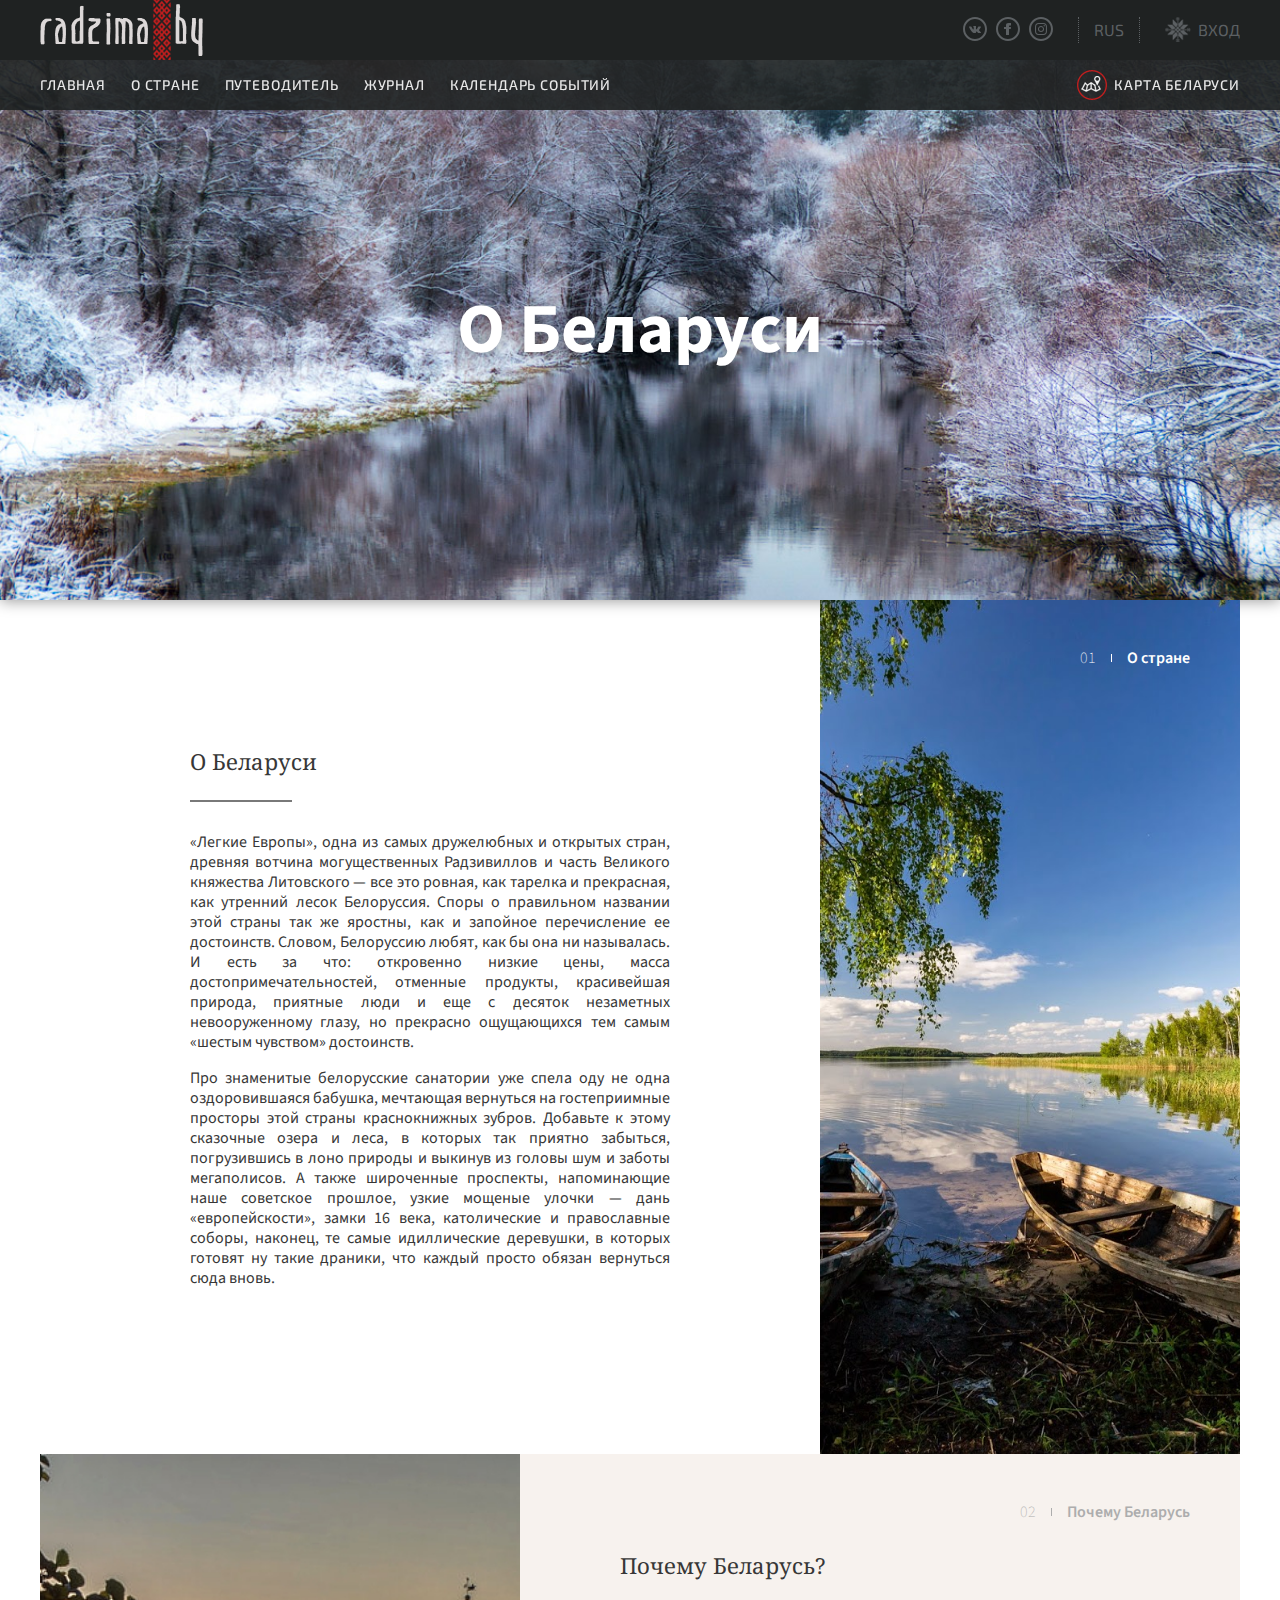
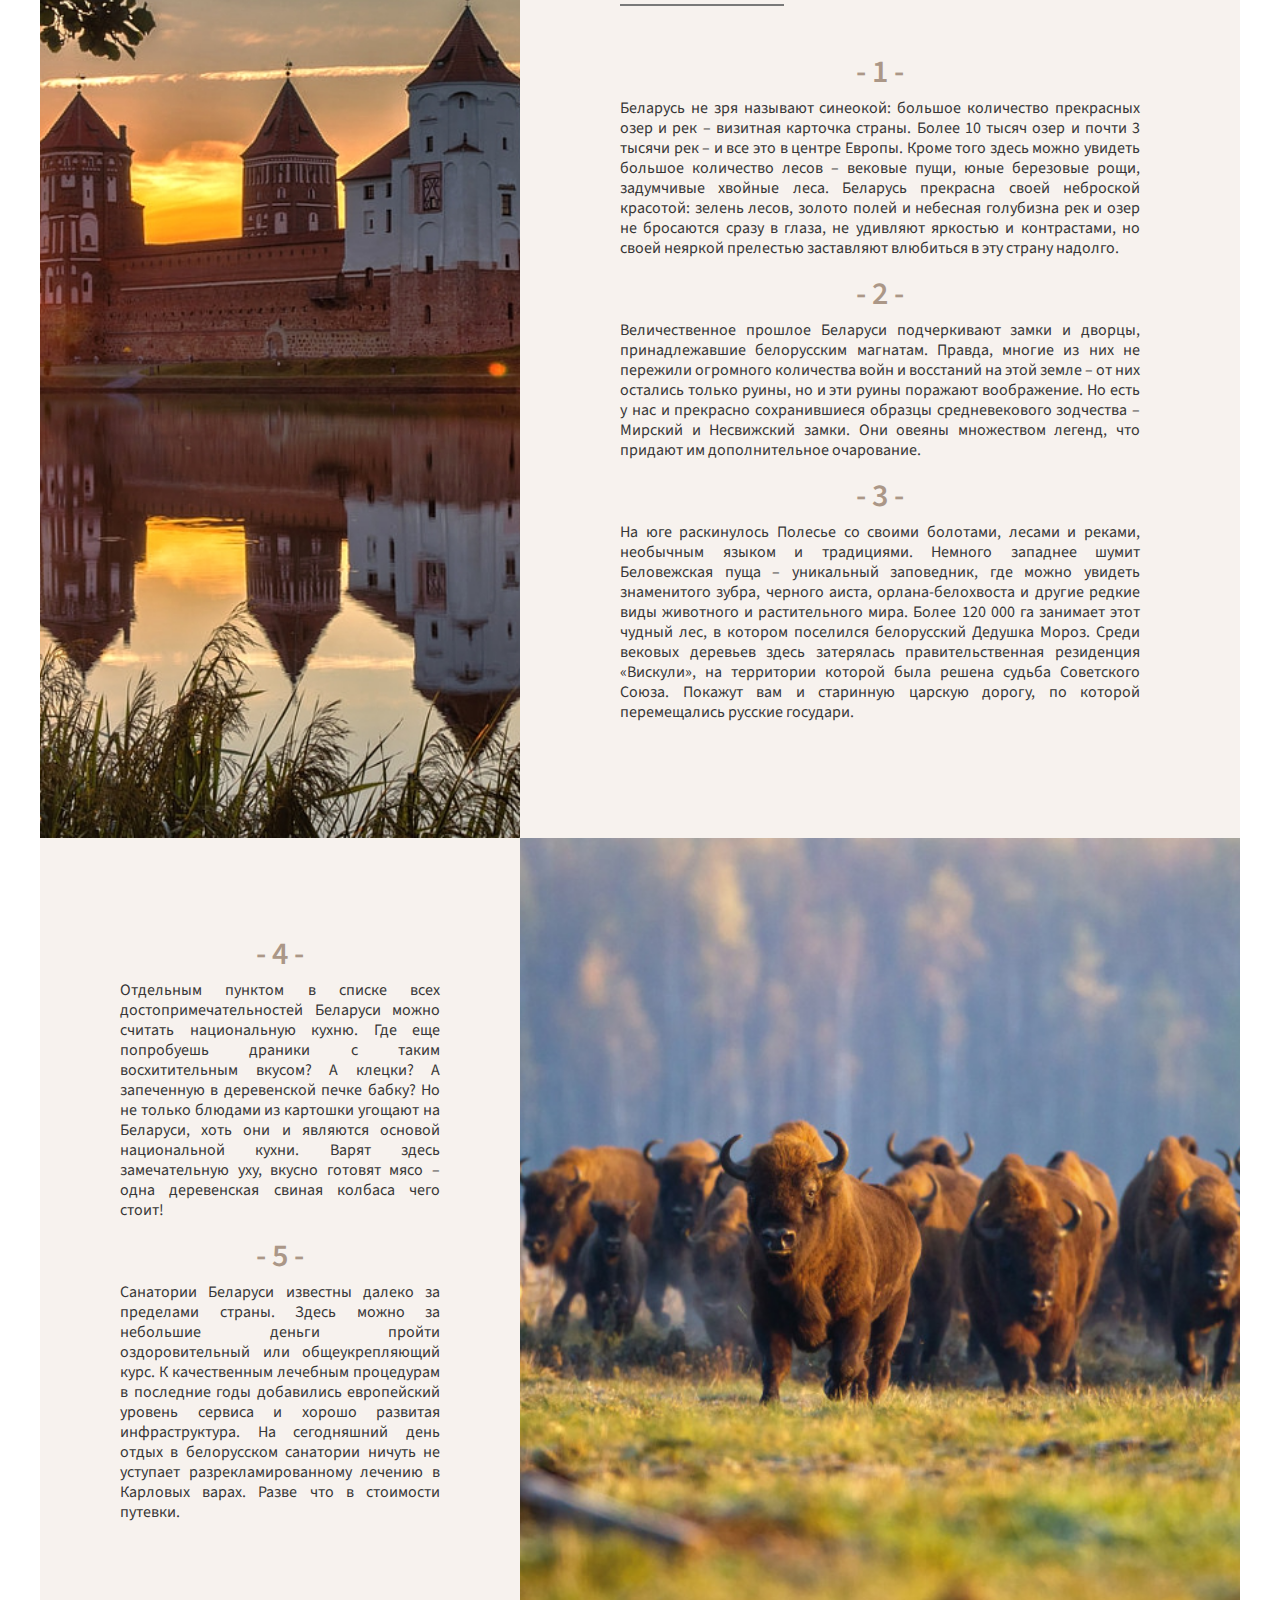
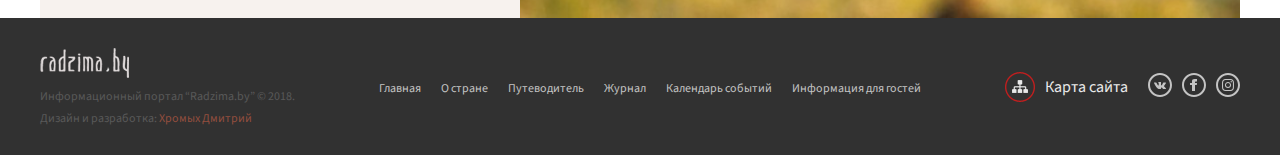
==== about.html @ f330d526 "add files" ====
<!DOCTYPE html>
<html>

<head>
  <meta charset="utf-8">
  <meta name="viewport" content="width=device-width">
  <link rel="stylesheet" href="css/reset.css">
  <link rel="stylesheet" href="css/normalize.css">
  <link rel="stylesheet" href="css/style.css">

  <title>О стране - Radzima.by</title>
</head>

<body>
  <div class="page-wrapper">
    <!-- HEADER -->
    <header>
      <div class="header-container">
        <div class="header-top">
          <div class="header-top-container">
            <div class="header-top-left">
              <a href="index.html" title="Перейти на главную страницу"><img src="images/logo.png" alt="logo image"></a>
            </div>
            <div class="header-top-right">
              <div class="header-social-icons">
                <a href="index.html" title="Страница Вконтакте"><svg xmlns="http://www.w3.org/2000/svg" width="24" height="24" viewbox="0 0 24 24"><path d="M12 2c5.514 0 10 4.486 10 10s-4.486 10-10 10-10-4.486-10-10 4.486-10 10-10zm0-2c-6.627 0-12 5.373-12 12s5.373 12 12 12 12-5.373 12-12-5.373-12-12-12zm.581 15.997c.304 0 .429-.204.425-.458-.016-.958.356-1.474 1.03-.802.744.744.896 1.26 1.801 1.26h1.601c.403 0 .562-.13.562-.334 0-.432-.711-1.194-1.312-1.752-.844-.783-.882-.802-.156-1.744.9-1.169 2.079-2.667 1.037-2.667h-1.991c-.387 0-.414.217-.551.542-.498 1.173-1.443 2.693-1.803 2.461-.377-.243-.204-1.203-.175-2.63.008-.377.006-.636-.571-.77-.314-.073-.621-.103-.903-.103-1.137 0-1.922.477-1.477.56.785.146.711 1.846.527 2.58-.319 1.278-1.518-1.012-2.018-2.152-.12-.275-.155-.488-.586-.488h-1.627c-.247 0-.394.08-.394.258 0 .301 1.479 3.36 2.892 4.885 1.379 1.487 2.742 1.354 3.689 1.354z"/></svg></a>
                <a href="index.html" title="Страница Facebook"><svg xmlns="http://www.w3.org/2000/svg" width="24" height="24" viewbox="0 0 24 24"><path d="M12 2c5.514 0 10 4.486 10 10s-4.486 10-10 10-10-4.486-10-10 4.486-10 10-10zm0-2c-6.627 0-12 5.373-12 12s5.373 12 12 12 12-5.373 12-12-5.373-12-12-12zm-2 10h-2v2h2v6h3v-6h1.82l.18-2h-2v-.833c0-.478.096-.667.558-.667h1.442v-2.5h-2.404c-1.798 0-2.596.792-2.596 2.308v1.692z"/></svg></a>
                <a href="index.html" title="Страница Instagram"><svg xmlns="http://www.w3.org/2000/svg" width="24" height="24" viewbox="0 0 24 24"><path d="M12 2c5.514 0 10 4.486 10 10s-4.486 10-10 10-10-4.486-10-10 4.486-10 10-10zm0-2c-6.627 0-12 5.373-12 12s5.373 12 12 12 12-5.373 12-12-5.373-12-12-12zm0 7.082c1.602 0 1.792.006 2.425.035 1.627.074 2.385.845 2.46 2.459.028.633.034.822.034 2.424s-.006 1.792-.034 2.424c-.075 1.613-.832 2.386-2.46 2.46-.633.028-.822.035-2.425.035-1.602 0-1.792-.006-2.424-.035-1.63-.075-2.385-.849-2.46-2.46-.028-.632-.035-.822-.035-2.424s.007-1.792.035-2.424c.074-1.615.832-2.386 2.46-2.46.632-.029.822-.034 2.424-.034zm0-1.082c-1.63 0-1.833.007-2.474.037-2.18.1-3.39 1.309-3.49 3.489-.029.641-.036.845-.036 2.474 0 1.63.007 1.834.036 2.474.1 2.179 1.31 3.39 3.49 3.49.641.029.844.036 2.474.036 1.63 0 1.834-.007 2.475-.036 2.176-.1 3.391-1.309 3.489-3.49.029-.64.036-.844.036-2.474 0-1.629-.007-1.833-.036-2.474-.098-2.177-1.309-3.39-3.489-3.489-.641-.03-.845-.037-2.475-.037zm0 2.919c-1.701 0-3.081 1.379-3.081 3.081s1.38 3.081 3.081 3.081 3.081-1.379 3.081-3.081c0-1.701-1.38-3.081-3.081-3.081zm0 5.081c-1.105 0-2-.895-2-2 0-1.104.895-2 2-2 1.104 0 2.001.895 2.001 2s-.897 2-2.001 2zm3.202-5.922c-.397 0-.72.322-.72.72 0 .397.322.72.72.72.398 0 .721-.322.721-.72 0-.398-.322-.72-.721-.72z"/></svg></a>
              </div>
              <div class="header-lang" title="Языковая версия сайта">RUS</div>
              <div class="header-login">
                <a href="#" title="Вход / Регистрация" class="header-login">
                  <img src="images/ico/login.png" alt="login logo">
                  <span>Вход</span>
                </a>
              </div>
            </div>
          </div>
        </div>
        <div class="header-bottom-container">
          <div class="header-bottom">
            <div class="mobile-menu-button">

<svg version="1.1" id="Слой_1" xmlns="http://www.w3.org/2000/svg" xmlns:xlink="http://www.w3.org/1999/xlink" x="0px" y="0px"
	 viewbox="0 0 40 40" style="enable-background:new 0 0 40 40;" xml:space="preserve">
<style type="text/css">
	.st0{fill:#FFFFFF;}
</style>
<rect x="1.3" y="6.2" class="st0" id="rect-1" width="37.3" height="4.3"/>
<rect x="1.3" y="30.2" class="st0" id="rect-2" width="37.3" height="4.3"/>
<rect x="1.3" y="18.2" class="st0" id="rect-3" width="37.3" height="4.3"/>
<rect x="1.3" y="18.2" class="st0" id="rect-4" width="37.3" height="4.3"/>
</svg>
            </div>
            <nav class="main-menu">
              <ul>
                <li><a href="index.html" title="На главную">Главная</a></li>
                <li><a href="about.html" title="На страницу &#8243;О стране&#8243;">О стране</a></li>
                <li><a href="guide.html" title="На страницу &#8243;Путеводитель&#8243;" >Путеводитель</a></li>
                <li><a href="journal.html" title="На страницу &#8243;Журнал&#8243;">Журнал</a></li>
                <li><a href="events.html" title="На страницу &#8243;Календарь событий&#8243;">Календарь событий</a></li>
                <!--<li><a href="index.html" title="На страницу &#8243;Информация для гостей&#8243;">Информация для гостей</a></li>  -->
              </ul>
            </nav>
            <div class="header-bottom-right">
              <a href="#" title="Карта сайта" class="header-bottom-map">
                <img src="images/ico/map.png" alt="Карта сайта">
                <span>Карта Беларуси</span>
              </a>
            </div>
          </div>
        </div>
      </div>
    </header>
    <main class="page-main-content">
      <!-- HEAD IMAGE -->
      <div class="page-header-image about-page-image">
        <div class="about-main-image">
          О Беларуси
        </div>
      </div>

    <!-- ABOUT BELARUS -->

      <section class="index-page-section about-page-section-first">
        <div class="section-content first">
          <div class="chapter">
            <div class="number">01</div>
            <div class="chapter-vertical">
            </div>
            <div class="chapter-name">О стране</div>
          </div>
          <div class="content first-content">
            <h2>О Беларуси</h2>
            <p>
              «Легкие Европы», одна из самых дружелюбных и открытых стран, древняя вотчина могущественных Радзивиллов и часть Великого княжества Литовского — все это ровная, как тарелка и прекрасная, как утренний лесок Белоруссия. Споры о правильном названии этой страны так же яростны, как и запойное перечисление ее достоинств. Словом, Белоруссию любят, как бы она ни называлась. И есть за что: откровенно низкие цены, масса достопримечательностей, отменные продукты, красивейшая природа, приятные люди и еще с десяток незаметных невооруженному глазу, но прекрасно ощущающихся тем самым «шестым чувством» достоинств.
            </p>
            <p>
              Про знаменитые белорусские санатории уже спела оду не одна оздоровившаяся бабушка, мечтающая вернуться на гостеприимные просторы этой страны краснокнижных зубров. Добавьте к этому сказочные озера и леса, в которых так приятно забыться, погрузившись в лоно природы и выкинув из головы шум и заботы мегаполисов. А также широченные проспекты, напоминающие наше советское прошлое, узкие мощеные улочки — дань «европейскости», замки 16 века, католические и православные соборы, наконец, те самые идиллические деревушки, в которых готовят ну такие драники, что каждый просто обязан вернуться сюда вновь.
            </p>
          </div>
          <div class="first-image"></div>
        </div>
      </section>

      <section class="index-page-section about-page-section-second">

        <div class="section-content second">
          <div class="content second-content">
            <div class="chapter black">
              <div class="number">02</div>
              <div class="chapter-vertical black">
              </div>
              <div class="chapter-name b">Почему Беларусь</div>
            </div>
            <h2>Почему Беларусь?</h2>
            <h5>- 1 -</h5>
            <p>
              Беларусь не зря называют синеокой: большое количество прекрасных озер и рек – визитная карточка страны. Более 10 тысяч озер и почти 3 тысячи рек – и все это в центре Европы. Кроме того здесь можно увидеть большое количество лесов – вековые пущи, юные березовые рощи, задумчивые хвойные леса. Беларусь прекрасна своей неброской красотой: зелень лесов, золото полей и небесная голубизна рек и озер не бросаются сразу в глаза, не удивляют яркостью и контрастами, но своей неяркой прелестью заставляют влюбиться в эту страну надолго.
            </p>
            <h5>- 2 -</h5>
            <p>
              Величественное прошлое Беларуси подчеркивают замки и дворцы, принадлежавшие белорусским магнатам. Правда, многие из них не пережили огромного количества войн и восстаний на этой земле – от них остались только руины, но и эти руины поражают воображение. Но есть у нас и прекрасно сохранившиеся образцы средневекового зодчества – Мирский и Несвижский замки. Они овеяны множеством легенд, что придают им дополнительное очарование.
            </p>
            <h5>- 3 -</h5>
            <p>
              На юге раскинулось Полесье со своими болотами, лесами и реками, необычным языком и традициями. Немного западнее шумит Беловежская пуща – уникальный заповедник, где можно увидеть знаменитого зубра, черного аиста, орлана-белохвоста и другие редкие виды животного и растительного мира. Более 120 000 га занимает этот чудный лес, в котором поселился белорусский Дедушка Мороз. Среди вековых деревьев здесь затерялась правительственная резиденция «Вискули», на территории которой была решена судьба Советского Союза. Покажут вам и старинную царскую дорогу, по которой перемещались русские государи.
            </p>


          </div>
          <div class="second-image">
          </div>
        </div>
      </section>

      <section class="index-page-section about-page-section-third">

        <div class="section-content third">
          <div class="content third-content">
            <h5>- 4 -</h5>
            <p>
              Отдельным пунктом в списке всех достопримечательностей Беларуси можно считать национальную кухню. Где еще попробуешь драники с таким восхитительным вкусом? А клецки? А запеченную в деревенской печке бабку? Но не только блюдами из картошки угощают на Беларуси, хоть они и являются основой национальной кухни. Варят здесь замечательную уху, вкусно готовят мясо – одна деревенская свиная колбаса чего стоит!
            </p>
            <h5>- 5 -</h5>
            <p>
              Санатории Беларуси известны далеко за пределами страны. Здесь можно за небольшие деньги пройти оздоровительный или общеукрепляющий курс. К качественным лечебным процедурам в последние годы добавились европейский уровень сервиса и хорошо развитая инфраструктура. На сегодняшний день отдых в белорусском санатории ничуть не уступает разрекламированному лечению в Карловых варах. Разве что в стоимости путевки.
            </p>

          </div>
          <div class="third-image">
          </div>
        </div>
      </section>

    </main>
    <footer>
      <div class="footer-content">
        <div class="footer-left">
          <a href="index.html" title="Перейти на главную страницу"><img src="images/logo_footer.png" alt="logo image"></a>
          <p>Информационный портал “Radzima.by” © 2018.</p>
          <p>Дизайн и разработка: <span>Хромых Дмитрий</span></p>
        </div>
        <div class="footer-navigation">
          <ul>
            <li><a href="index.html" title="На главную">Главная</a></li>
            <li><a href="index.html" title="На страницу &#8243;О стране&#8243;">О стране</a></li>
            <li><a href="index.html" title="На страницу &#8243;Путеводитель&#8243;">Путеводитель</a></li>
            <li><a href="index.html" title="На страницу &#8243;Журнал&#8243;">Журнал</a></li>
            <li><a href="index.html" title="На страницу &#8243;Календарь событий&#8243;">Календарь событий</a></li>
            <li><a href="index.html" title="На страницу &#8243;Информация для гостей&#8243;">Информация для гостей</a></li>
          </ul>
        </div>
        <div class="footer-right">
          <a href="#" title="Карта сайта" class="footer-sitemap">
            <div class="sitemap-icon" title="Карта сайта"></div>
            <span>Карта сайта</span>
          </a>
          <div class="footer-social-box">
            <a href="index.html" title="Страница Вконтакте" class="footer-social-icons"><svg xmlns="http://www.w3.org/2000/svg" width="24" height="24" viewbox="0 0 24 24"><path d="M12 2c5.514 0 10 4.486 10 10s-4.486 10-10 10-10-4.486-10-10 4.486-10 10-10zm0-2c-6.627 0-12 5.373-12 12s5.373 12 12 12 12-5.373 12-12-5.373-12-12-12zm.581 15.997c.304 0 .429-.204.425-.458-.016-.958.356-1.474 1.03-.802.744.744.896 1.26 1.801 1.26h1.601c.403 0 .562-.13.562-.334 0-.432-.711-1.194-1.312-1.752-.844-.783-.882-.802-.156-1.744.9-1.169 2.079-2.667 1.037-2.667h-1.991c-.387 0-.414.217-.551.542-.498 1.173-1.443 2.693-1.803 2.461-.377-.243-.204-1.203-.175-2.63.008-.377.006-.636-.571-.77-.314-.073-.621-.103-.903-.103-1.137 0-1.922.477-1.477.56.785.146.711 1.846.527 2.58-.319 1.278-1.518-1.012-2.018-2.152-.12-.275-.155-.488-.586-.488h-1.627c-.247 0-.394.08-.394.258 0 .301 1.479 3.36 2.892 4.885 1.379 1.487 2.742 1.354 3.689 1.354z"/></svg></a>
            <a href="index.html" title="Страница Facebook" class="footer-social-icons"><svg xmlns="http://www.w3.org/2000/svg" width="24" height="24" viewbox="0 0 24 24"><path d="M12 2c5.514 0 10 4.486 10 10s-4.486 10-10 10-10-4.486-10-10 4.486-10 10-10zm0-2c-6.627 0-12 5.373-12 12s5.373 12 12 12 12-5.373 12-12-5.373-12-12-12zm-2 10h-2v2h2v6h3v-6h1.82l.18-2h-2v-.833c0-.478.096-.667.558-.667h1.442v-2.5h-2.404c-1.798 0-2.596.792-2.596 2.308v1.692z"/></svg></a>
            <a href="index.html" title="Страница Instagram" class="footer-social-icons"><svg xmlns="http://www.w3.org/2000/svg" width="24" height="24" viewbox="0 0 24 24"><path d="M12 2c5.514 0 10 4.486 10 10s-4.486 10-10 10-10-4.486-10-10 4.486-10 10-10zm0-2c-6.627 0-12 5.373-12 12s5.373 12 12 12 12-5.373 12-12-5.373-12-12-12zm0 7.082c1.602 0 1.792.006 2.425.035 1.627.074 2.385.845 2.46 2.459.028.633.034.822.034 2.424s-.006 1.792-.034 2.424c-.075 1.613-.832 2.386-2.46 2.46-.633.028-.822.035-2.425.035-1.602 0-1.792-.006-2.424-.035-1.63-.075-2.385-.849-2.46-2.46-.028-.632-.035-.822-.035-2.424s.007-1.792.035-2.424c.074-1.615.832-2.386 2.46-2.46.632-.029.822-.034 2.424-.034zm0-1.082c-1.63 0-1.833.007-2.474.037-2.18.1-3.39 1.309-3.49 3.489-.029.641-.036.845-.036 2.474 0 1.63.007 1.834.036 2.474.1 2.179 1.31 3.39 3.49 3.49.641.029.844.036 2.474.036 1.63 0 1.834-.007 2.475-.036 2.176-.1 3.391-1.309 3.489-3.49.029-.64.036-.844.036-2.474 0-1.629-.007-1.833-.036-2.474-.098-2.177-1.309-3.39-3.489-3.489-.641-.03-.845-.037-2.475-.037zm0 2.919c-1.701 0-3.081 1.379-3.081 3.081s1.38 3.081 3.081 3.081 3.081-1.379 3.081-3.081c0-1.701-1.38-3.081-3.081-3.081zm0 5.081c-1.105 0-2-.895-2-2 0-1.104.895-2 2-2 1.104 0 2.001.895 2.001 2s-.897 2-2.001 2zm3.202-5.922c-.397 0-.72.322-.72.72 0 .397.322.72.72.72.398 0 .721-.322.721-.72 0-.398-.322-.72-.721-.72z"/></svg></a>
          </div>

        </div>
      </div>

    </footer>
  </div>

  <script src="js/jquery-3.3.1.js"></script>
  <script src="js/flexibility.js"></script>
  <script src="js/script.js"></script>
  <script src="js/slider.js"></script>
  <script src="js/parallax.js"></script>


</body>

</html>
---- css/style.css ----
@import url('https://fonts.googleapis.com/css?family=Exo+2:300,500|Source+Sans+Pro:400,500,600,700');
@import url('https://fonts.googleapis.com/css?family=Merriweather:700&subset=cyrillic');
@import url('https://fonts.googleapis.com/css?family=Noto+Serif:700&subset=cyrillic');

* {
  -webkit-box-sizing: border-box;
  box-sizing: border-box;
}

body, html {
  width: 100%;
  height: 100%;
}
body {
  font-family: 'Source Sans Pro', sans-serif;
  min-height: 100%;
  min-width: 360px;
  height: auto;
  background: #fff;
  font-size: 16px;
  display: block;
  position: relative;
}

.page-wrapper, .header-container {
  width: 100%;
  display: -webkit-box;
  display: -ms-flexbox;
  display: -webkit-flex;
  display: flex;
  -moz-flex-direction: column;
  -ms-flex-direction: column;
  -webkit-flex-direction: column;
  flex-direction: column;
}
.page-wrapper {
  margin: auto;
}
a {
  text-decoration: none;
}

/* HEADER */

header {
  width: 100%;
  display: block;
  position: fixed;
  top: 0;
  left: 0;
  z-index: 999;
  background-color: rgba(31,34,34,0.9);
}
.header-container {

  font-family:'Exo 2', sans-serif;
  margin: auto;
}

/* HEADER TOP-LINE */

.header-top {
  width: 100%;
  height: 60px;
  background-color: rgba(31,34,34,1);

}
.header-top-container {
  padding: 0 40px;
  max-width: 1680px;
  height: 60px;
  justify-content: space-between;
  align-items: center;
  margin: auto;
  color: #5c6063;
}
.header-top-left a {
  display: block;
  height: 60px;
}
.header-top-container, .header-top-right, .header-login {
  display: -webkit-box;
  display: -ms-flexbox;
  display: -webkit-flex;
  display: flex;
  align-items: center;
  overflow: hidden;
}
.header-social-icons a {
  width: 26px;
  height: 26px;
}
.header-social-icons a svg {
  fill: #5c6063;
}

.header-social-icons a:hover svg {
  fill: #fff;
}
.header-social-icons a:not(:last-child) {
  margin-right: 5px;
}
.header-lang {
  cursor: pointer;
  height: 26px;
  padding: 5px 15px;
  border-left: 1px dotted #5c6063;
  border-right: 1px dotted #5c6063;
  margin: 0 25px;
}
.header-login {
  height: 26px;
  color: #5c6063;
  text-transform: uppercase;
}
.header-login:hover {
  color: #fff;
}
.header-login img {
  margin-right: 7px;
}

/* HEADER BOTTOM-LINE */

.header-bottom, .header-bottom .main-menu>ul, .header-bottom-right, .header-bottom-map{
  display: -webkit-box;
  display: -ms-flexbox;
  display: -webkit-flex;
  display: flex;
  align-items: center;
}
.header-bottom-container {
  width: 100%;
  height: 50px;
}
.header-bottom {
   padding: 0 40px;
   max-width: 1680px;
   height: 50px;
   justify-content: space-between;
   position: relative;
  margin: auto;
   text-transform: uppercase;
   font-weight: 500;
   color: #e9e9e9;
   font-size: 0.875em;
   letter-spacing: 0.06em;
}
.mobile-menu-button {
  display: none;
}
.header-bottom nav ul li:not(:last-child) {
  margin-right: 25px;
}
.header-bottom nav ul li a{
  color: #e9e9e9;
  height: 50px;
  display: -webkit-box;
  display: -ms-flexbox;
  display: -webkit-flex;
  display: flex;
  align-items: center;
  -webkit-transition: color 0.5s ease-in;
  position: relative;
}
.header-bottom nav ul li a::before {
  content: "";
  display: block;
  position: absolute;
  bottom: 0;
  left: 0;
  width: 0%;
  height: 2px;
  background-color: #cc3e44;
  -webkit-transition: width 0.5s ease-in;
  transition: width 0.5s ease-in;
}

.header-bottom nav ul li a:hover, .header-bottom nav ul li a:hover::before {
  color: #cc3e44;
  width: 100%;
}
.header-bottom-map {
  color: #e9e9e9;
  transition: color 0.3s ease-out;
}
.header-bottom-right a {
  height: 50px;
}
.header-bottom-map img {
  margin-right: 7px;
}
.header-bottom-map:hover {
  color: #868686;
}
.header-bottom-map:hover>img {

  animation: jump_map 0.3s alternate;
}
@keyframes jump_map {
  from {
      margin-top: 0px;
      animation-timing-function: cubic-bezier(0.25, 0.01, 0.55, 0.16);
  }
  10% {
      margin-top: 12px;
      animation-timing-function: cubic-bezier(0.52, 0.44, 0.47, 0.44);
  }
  20% {
      margin-top: -12px;
      animation-timing-function: cubic-bezier(0.53, 0.56, 0.48, 0.56);
  }
  30% {
      left: 0px;
      animation-timing-function: cubic-bezier(0.45, 0.84, 0.75, 0.99);
  }
}


/* MAIN */

.page-main-content {
  width: 100%;
  margin: 0 auto;
}

/* SLIDER */
.page-header-image {
  position: relative;
  width: 100%;
  overflow: hidden;
  margin-top: 60px;
  box-shadow: 0 1px 14px rgba(0,0,0,0.4);
}

.index-page-slider {
  height: 96vh;
}

.mouse {
  width: 50px;
  position: absolute;
  left: 50%;
  right: 50%;
  bottom: 10%;
  z-index: 999;
  animation: jump_mouse 1s infinite alternate;
}

@keyframes jump_mouse {
  from {
      bottom: 10%;
      animation-timing-function: cubic-bezier(0.25, 0.01, 0.55, 0.16);
  }
  10% {
      bottom: 10.8%;
      animation-timing-function: cubic-bezier(0.52, 0.44, 0.47, 0.44);
  }
  30% {
      bottom: 9.2%;
      animation-timing-function: cubic-bezier(0.53, 0.56, 0.48, 0.56);
  }
  50% {
      bottom: 10%;
      animation-timing-function: cubic-bezier(0.53, 0.56, 0.48, 0.56);
  }
}
.icon-mouse {
  height: 50px;
}

/* Путеводитель */

.index-page-section {
  max-width: 1680px;
  margin: auto;
  margin-top: 50px;
  padding: 0 40px;
}
.title, .subtitle {
  width: 100%;
}

.title h2 {
  font-size: 2.2em;
  line-height: 1.1em;
  font-weight: 700;
  color: #3e3e3e;
  padding-left: 15px;
  position: relative;
  font-family: 'Noto Serif', serif;
}
.title h2::before {
  content: "";
  display: block;
  position: absolute;
  top: 0;
  left: 0;
  width: 4px;
  height: 36px;

}
.section-guide-title h2::before{
  background-color: #dd0808;
}
.subtitle {
  margin: 10px 0 50px 0;
}
.subtitle a {
  font-size: 1em;
  text-decoration: underline;
  text-transform: uppercase;
  font-weight: 500;
  color: #717070;
  padding-left: 17px;
}

/* GUIDE */
.section-guide-content, .guide-link, .guide-count {
  display: -webkit-box;
  display: -ms-flexbox;
  display: -webkit-flex;
  display: flex;
  flex-wrap: wrap;
}

.guide-item {
  display: block;
  float: left;
  position: relative;
  overflow: hidden;
  width: 25%;
  border-right: 2px solid #ffffff;
  border-bottom: 2px solid #ffffff;
  background-color: #000;
}
.guide-item::before{
  content: "";
  display: block;
  position: relative;
  width: 100%;
  padding-top: 56%;
}
.guide-image {
  position: absolute;
  top: 0;
  left: 0;
  z-index: 1;
  width: 100%;
  height: 100%;
  overflow: hidden;
  background-size: cover;
  opacity: 0.9;
  background-repeat: no-repeat;
  background-position: 50% 50%;
  transition: opacity 0.4s ease-out;
}
.brest {
  background-image: url('../images/guide/brest_region.jpg');
}
.vitebsk {
  background-image: url('../images/guide/vitebsk_region.jpg');
}
.gomel {
  background-image: url('../images/guide/gomel_region.jpg');
}
.grodno {
  background-image: url('../images/guide/grodno_region.jpg');
}
.mogilev {
  background-image: url('../images/guide/mogilev_region.jpg');
}
.minsk {
  background-image: url('../images/guide/minsk_region.jpg');
}
.architect {
  background-image: url('../images/guide/archit.jpg');
}
.culture {
  background-image: url('../images/guide/culture.jpg');
}
.religion {
  background-image: url('../images/guide/religion.jpg');
}
.nature {
  background-image: url('../images/guide/nature.jpg');
}
.sport {
  background-image: url('../images/guide/sports.jpg');
}
.health {
  background-image: url('../images/guide/health.jpg');
}
.warhistory {
  background-image: url('../images/guide/warhistory.jpg');
}
.hunting{
  background-image: url('../images/guide/hunting.jpg');
}
.technik {
  background-image: url('../images/guide/technik.jpg');
}
.offer {
  background-image: url('../images/guide/offer.jpg');
}
.guide-link, .guide-count {
  position: absolute;
  z-index: 3;
  color: #fff;
}
.guide-link {
  top: 0;
  left: 0;
  width: 100%;
  height: 100%;
  text-transform: uppercase;
  -moz-flex-direction: column;
  -ms-flex-direction: column;
  -webkit-flex-direction: column;
  flex-direction: column;
  justify-content: center;
  align-items: center;
}
.guide-link-title, .guide-link-subtitle {
  text-shadow: 0 0 8px rgba(0,0,0,1);
}
.guide-link-title {
  font-size: 1.25em;
  text-align: center;
  background-color: rgba(0,0,0,0.4);
  transition: background-color 0.2s ease-out;
  padding: 10px;
}
.guide-link-subtitle {
  visibility: hidden;
  height: 26px;
  width: 80%;
  font-size: 0.75em;
  text-align: center;
  margin-bottom: -20%;
  margin-top: 14%;
  transition: margin-bottom 0.2s ease-out;
}
.guide-count {
  display: flex;
  position: absolute;
  font-size: 1.125em;
  bottom: -50%;
  left: 8%;
  align-items: center;
}
.guide-count img{
  margin-right: 10px;
}
.guide-item:hover>.guide-image {
  opacity: 0.3;
}
.guide-item:hover .guide-link-title {
  background-color: rgba(0,0,0,0.0);
}
.guide-item:hover .guide-link-subtitle {
  margin-bottom: 7%;
  margin-top: 2%;
  visibility: visible;
}
.guide-item:hover>.guide-count{
    bottom: 8%;
    left: 8%;
    animation: jump 1s alternate;
}
@keyframes jump {
    from {
        left: 5%;
        animation-timing-function: cubic-bezier(0.25, 0.01, 0.55, 0.16);
    }
    10% {
        left: 8%;
        animation-timing-function: cubic-bezier(0.52, 0.44, 0.47, 0.44);
    }
    25% {
        left: 5%;
        animation-timing-function: cubic-bezier(0.53, 0.56, 0.48, 0.56);
    }
    40% {
        left: 8%;
        animation-timing-function: cubic-bezier(0.45, 0.84, 0.75, 0.99);
    }

}

/* OFFERS SECTION */


.section-offer-title h2::before{
  background-color: #2c60c2;
}
.index-page-section-offer, .section-offer, .section-offer-boxes, .section-offer-body, .section-offer-footer, .section-offer-footer-left, .section-offer-footer-right, .duration, .distance, .section-offer-border  {
  display: -webkit-box;
  display: -ms-flexbox;
  display: -webkit-flex;
  display: flex;
}
.section-offer-boxes {
  width: 100%;
  justify-content: space-between;
}
.offer-slider-box {
  display: none;
}
.section-offer:nth-child(n + 3) {
  order: 1;
}
.index-page-section-offer, .slider-box {
  -ms-flex-wrap: wrap;
  flex-wrap: wrap;
}
.section-offer {
  width: 33.3333%;
  height: 100%;
}
.section-offer:not(:last-child) {
  padding-right: 15px;
}

.section-offer-border {
  -moz-flex-direction: column;
  -ms-flex-direction: column;
  -webkit-flex-direction: column;
  flex-direction: column;
}
.section-offer-border {
  border-radius: 4px;
    position: relative;
    color: #444444;
    border: 1px solid #eaeaea;
    padding: 30px 0;
      width: 100%;
    overflow: hidden;
    -webkit-transition: box-shadow 0.35s cubic-bezier(0.22, 0.77, 1, 1);
    transition: box-shadow 0.35s cubic-bezier(0.22, 0.77, 1, 1);
    justify-content: space-between;
}

.section-offer:nth-child(4) {
  display: none;
}
.section-offer-border::before {
  content: "";
  display: block;
  position: absolute;
  z-index: 999;
  top: 0;
  left: 0;
  opacity: 0;
  width: 100%;
  height: 4px;
  -webkit-transition: opacity 0.35s cubic-bezier(0.22, 0.77, 1, 1);
  transition: opacity 0.35s cubic-bezier(0.22, 0.77, 1, 1);
}
.first::before {
  background-color: #58a4da;
}
.second::before {
  background-color: #8f58da;
}
.third::before {
  background-color: #b7da58;
}
.fourth::before {
  background-color: #da5858;
}
.section-offer-border:hover::before {
  opacity: 1;
}
.section-offer-border:hover {
  border-radius: 0;
  box-shadow: 0 0 17px rgba(0,0,0,0.3);
}
.section-offer-body {
  padding: 0 10px 20px 10px;
  font-weight: 500;
}
.section-offer-body-sidemap {
 width: 50px;
 margin-right: 10px;
}
a.section-offer-body-content  {
  width: 84%;
  color: #272727;
  display: block;
}
.section-offer-body-sidemap img{
  height: auto;
  display: block;
  margin: 0 auto;
}
.section-offer-body-content h4 {
  color: #a6a6a6;
  font-style: italic;
  font-size: 0.875em;
  line-height: 1.125em;
  margin: 15px 0 20px 0;
}
.section-offer-body-content p {
  font-size: 1em;
  line-height: 1.375em;
}
.section-offer-body-content h2 {
  font-family: 'Noto Serif';
  font-size: 1.25em;
  font-weight: 700;
}
.section-offer-bottom {
 min-height: 50px;
}
.section-offer-image {
  overflow: hidden;
  width: 100%;
}
.section-offer-image img{
  width: 100%;
}
.section-offer-footer {
  justify-content: space-between;
  padding: 10px 10px 0px 10px;
}
.section-offer-footer-left {
  align-items: center;
}
.section-offer-footer-right {
  height: 22px;
}
.duration, .distance {
  align-items: center;
}
.section-offer-footer-like, .duration {
  margin-right: 10px;
}
.section-offer-footer-right img{
  margin-right: 3px;
}

/* PARALLAX */

.parallax-window {
  margin-top: 50px;
	height: 600px;
  position: relative;
  -js-display: flex;
  display: flex;
  justify-content: center;
  align-items: center;
  vertical-align: middle;
  background-size: cover;
}

.parallax-button {
  padding: 20px 40px;
  border-radius: 7px;
  font-size: 1em;
  font-weight: 600;
  background-color: rgba(23,96,179, 0.9);
  border: 3px solid #0d4686;
  color: #fff;
  transition: all 0.4s ease-out;
  text-transform: uppercase;
}
.parallax-button:hover {
  color: #fff;
  background-color: rgba(23,96,179, 1);
  border: 3px solid #0d4686;
}


/* EVENTS SECTION */

.section-events-title h2::before{
  background-color: #29c497;
}
.flex-events-boxes, .events-box, .events-box-link, .hidden-inform, .section-events-boxes{
  display: -webkit-box;
  display: -ms-flexbox;
  display: -webkit-flex;
  display: flex;
  overflow: hidden;
}
.section-events-boxes-left, .section-events-boxes-right, .section-events-boxes-miniboxes {
  -moz-flex-direction: column;
  -ms-flex-direction: column;
  -webkit-flex-direction: column;
  flex-direction: column;
}
.section-events-boxes-left, .section-events-boxes-right {
  width: 50%;
  height: 45vw;
}
.section-events-boxes-horizontal{
  width: 100%;
  height: 15vw;
}
.section-events-boxes-column-miniboxes {
  width: 100%;
  height: 30vw;
}
.section-events-boxes-miniboxes {
    width: 50%;
}
.section-events-boxes-column {
  width: 50%;
  height: 100%;
}
.events-minibox-top, .events-minibox-bottom {
  width: 100%;
  height: 15vw;
}

.section-events-boxes-right {
  -moz-flex-direction: column-reverse;
  -ms-flex-direction: column-reverse;
  -webkit-flex-direction: column-reverse;
  flex-direction: column-reverse;
}
.events-box {
  position: relative;
  border-right: 1px solid #fff;
  border-bottom: 1px solid #fff;
  background-color: #000;
  background-repeat: no-repeat;
  background-size: cover;
  background-position: 50% 50%;
  justify-content: center;
  align-items: center;
  overflow: hidden;
}
.boxes-image {
  display: block;
  width: 100%;
  height: 100%;
  opacity: 0.7;
  transform: scale(1);
  transition: transform 0.6s linear, opacity 0.5s linear;
  background-repeat: no-repeat;
  background-size: cover;
}
.image-horizontal {
  background-image: url('../images/events/left_horizont.jpg');
  background-position: 50% 50%;
}
.image-horizontal-right {
  background-image: url('../images/events/right_horizont.jpg');
  background-position: 50% 50%;

}
.image-column-left {
  background-image: url('../images/events/left_vertical.jpg');
  background-position: 50% 100%;
}
.image-column-right {
  background-image: url('../images/events/right_vertical.jpg');
  background-position: 50% 0%;
}
.image-minibox-top-left, .image-minibox-bottom-left {
  background-position: 50% 50%;
}
.image-minibox-top-left {
  background-image: url('../images/events/minibox_1.jpg');
}
.image-minibox-top-right {
  background-image: url('../images/events/minibox_3.jpg');
}
.image-minibox-bottom-left {
  background-image: url('../images/events/minibox_2.jpg');
}
.image-minibox-bottom-right {
  background-image: url('../images/events/minibox_4.jpg');
}
.events-box-link{
  width: 100%;
  height: 100%;
  top: 15%;
  left: 0;
  -moz-flex-direction: column;
  -ms-flex-direction: column;
  -webkit-flex-direction: column;
  flex-direction: column;
  justify-content: center;
  align-items: center;
  text-transform: uppercase;
  position: absolute;
  z-index: 5;
  color: #fff;
  text-shadow: 0 0 8px rgba(0,0,0,1);
  transition: top 0.3s linear;
}
.events-box-link h2 {
  width: 100%;
  font-size: 1.125em;
  font-weight: 600;
  margin: 10px 20px;
  text-align: center;
}
.events-box-link h3 {
  position: relative;
  font-size: 0.875em;
  font-weight: 600;
  padding-left: 14px;
  margin: 0 16px 10px 16px;
}

.icon {
  position: absolute;
  top: 15%;
  left: 0;
  height: 0.75em;
}
.hidden-inform {
  position: relative;
  -moz-flex-direction: column;
  -ms-flex-direction: column;
  -webkit-flex-direction: column;
  flex-direction: column;
  justify-content: center;
  align-items: center;
  top: 50%;
  transition: top 0.4s linear -0.3s;
  overflow: visible;
}
.events-box:hover > .boxes-image {
  transform: scale(1.6);
  opacity: 0.3;
}
.events-box:hover .events-box-link {
  top: -5%;
}
.events-box:hover .events-box-link .hidden-inform {
  top: 0;
}
.events-box-button {
  padding: 7px 20px;
  border: 2px solid #fff;
  border-radius: 5px;
  font-size: 0.75em;
  text-shadow: none;
  transition: 0.3s ease-out;
}
.events-box-button:hover {
  color: #000;
  background-color: #fff;
}

/* FOOTER */

footer {
  width: 100%;
  background-color: #313131;
  padding: 10px 0;
}
.footer-content, .footer-right, .footer-content, .footer-navigation ul, .footer-sitemap {
  display: -webkit-box;
  display: -ms-flexbox;
  display: -webkit-flex;
  display: flex;
  align-items: center;
  overflow: hidden;
}

.footer-content {
  max-width: 1680px;
  padding: 20px 40px;
  margin: auto;
  justify-content: space-between;
  align-items: center;
}
.footer-content p {
  margin-top: 10px;
  color: #595959;
  font-size: 0.75em;
}
.footer-content p span{
  color: #934e3e;
}
.footer-left a img{
  height: 30px;
}
.sitemap-icon {
  width: 30px;
  height: 30px;
  margin-right: 10px;
  background-image: url('../images/ico/site_map.png');
  background-repeat: no-repeat;
  background-size: cover;
}
.footer-right {
  justify-content: center;
  align-items: center;
}
.footer-right a span {

}
.footer-right a:hover>.sitemap-icon{
  animation: jump_map 0.3s alternate;
}
.footer-right a:hover span{
  color: #868686;
}
.footer-sitemap {
  color: #e9e9e9;
  height: 50px;
  margin-right: 20px;
}
.footer-social-box {
  height: 100%;
}
.footer-social-box a svg {
  fill:#c4c4c4;
}
.footer-social-box a:hover svg {
  fill:#934e3e;
}
.footer-social-icons:not(:last-child) {
  margin-right: 7px;
}
.footer-navigation ul{
  padding: 10px 0;
}
.footer-navigation ul li:not(:last-child){
  margin-right: 20px;
}
.footer-navigation ul li a{
  color: #c4c4c4;
  padding: 2px 0;
  font-size: 0.75em;
}
.footer-navigation ul li a:hover{
  border-bottom: 1px dashed #c4c4c4;
}

/* SLIDER */

slider {
  position: relative;
  height: 100vh;
  width: 100vw;
  background: #777;
  overflow: hidden;
}
.slider__wrap {
  position: absolute;
  width: 100vw;
  height: 100vh;
  -webkit-transform: translateX(100vw);
          transform: translateX(100vw);
  top: 0%;
  left: 0;
  right: auto;
  overflow: hidden;
  -webkit-transition: -webkit-transform 450ms cubic-bezier(0.785, 0.135, 0.15, 0.86);
  transition: -webkit-transform 450ms cubic-bezier(0.785, 0.135, 0.15, 0.86);
  transition: transform 450ms cubic-bezier(0.785, 0.135, 0.15, 0.86);
  transition: transform 450ms cubic-bezier(0.785, 0.135, 0.15, 0.86), -webkit-transform 450ms cubic-bezier(0.785, 0.135, 0.15, 0.86);
  -webkit-transform-origin: 0% 50%;
          transform-origin: 0% 50%;
  -webkit-transition-delay: 450ms;
          transition-delay: 450ms;
  opacity: 0;
}
.slider__wrap--hacked {
  opacity: 1;
}
.slider__back {
  position: absolute;
  width: 102%;
  height: 100%;
  left: -2%;
  top: -2%;
  background-size: auto 100%;
  background-position: center;
  background-repeat: no-repeat;
  -webkit-transition: -webkit-filter 450ms cubic-bezier(0.785, 0.135, 0.15, 0.86);
  transition: -webkit-filter 450ms cubic-bezier(0.785, 0.135, 0.15, 0.86);
  transition: filter 450ms cubic-bezier(0.785, 0.135, 0.15, 0.86);
  transition: filter 450ms cubic-bezier(0.785, 0.135, 0.15, 0.86), -webkit-filter 450ms cubic-bezier(0.785, 0.135, 0.15, 0.86);
}
.slider__inner {
  width: 100%;
  height: 100%;
  position: absolute;
  top: 0;
  left: 0%;
  background-size: auto 133.3333%;
  background-position: center;
  background-repeat: no-repeat;
  -webkit-transform: scale(0.75);
          transform: scale(0.75);
  -webkit-transition: opacity 450ms step-end, -webkit-transform 450ms cubic-bezier(0.785, 0.135, 0.15, 0.86), -webkit-box-shadow 450ms cubic-bezier(0.785, 0.135, 0.15, 0.86);
  transition: opacity 450ms step-end, -webkit-transform 450ms cubic-bezier(0.785, 0.135, 0.15, 0.86), -webkit-box-shadow 450ms cubic-bezier(0.785, 0.135, 0.15, 0.86);
  transition: transform 450ms cubic-bezier(0.785, 0.135, 0.15, 0.86), box-shadow 450ms cubic-bezier(0.785, 0.135, 0.15, 0.86), opacity 450ms step-end;
  transition: transform 450ms cubic-bezier(0.785, 0.135, 0.15, 0.86), box-shadow 450ms cubic-bezier(0.785, 0.135, 0.15, 0.86), opacity 450ms step-end, -webkit-transform 450ms cubic-bezier(0.785, 0.135, 0.15, 0.86), -webkit-box-shadow 450ms cubic-bezier(0.785, 0.135, 0.15, 0.86);
  opacity: 0;
  -webkit-box-shadow: 0 3vh 3vh rgba(0, 0, 0, 0);
          box-shadow: 0 3vh 3vh rgba(0, 0, 0, 0);
  padding: 15vh;
  -webkit-box-sizing: border-box;
          box-sizing: border-box;
}
.slider__content {
  position: relative;
  height: 100px;
  top: 50%;
  width: auto;
  -webkit-transform: translateY(-50%);
          transform: translateY(-50%);
  color: white;
  opacity: 0;
  -webkit-transition: opacity 450ms;
  transition: opacity 450ms;
}
.slider__content h1 {
  font-weight: 900;
  font-size: 8vw;
  line-height: 0.85;
  margin-bottom: 0.75vh;
  pointer-events: none;
  text-shadow: 0 0.375vh 0.75vh rgba(0, 0, 0, 0.1);
}
.slider__content a {
  position: relative;
  cursor: pointer;
  margin-top: 2.6vh;
  font-size: 2.2vh;
  letter-spacing: 0.3vh;
  font-weight: 100;
  position: relative;
  display: block;
  height: 2.2vh;
}
.slider__content a span {
  display: block;
  position: absolute;
  top: 0;
  left: 0;
  text-transform: uppercase;
}
.slider__content a:after {
  content: '';
  display: block;
  width: 9vh;
  background: white;
  height: 1px;
  position: absolute;
  top: 50%;
  left: 10vh;
  -webkit-transform: translateY(-50%);
          transform: translateY(-50%);
  -webkit-transform-origin: 0% 50%;
          transform-origin: 0% 50%;
  -webkit-transition: -webkit-transform 900ms cubic-bezier(0.785, 0.135, 0.15, 0.86);
  transition: -webkit-transform 900ms cubic-bezier(0.785, 0.135, 0.15, 0.86);
  transition: transform 900ms cubic-bezier(0.785, 0.135, 0.15, 0.86);
  transition: transform 900ms cubic-bezier(0.785, 0.135, 0.15, 0.86), -webkit-transform 900ms cubic-bezier(0.785, 0.135, 0.15, 0.86);
}
.slider__content a:before {
  content: '';
  border-top: 1px solid white;
  border-right: 1px solid white;
  display: block;
  width: 1vh;
  height: 1vh;
  -webkit-transform: translateX(0) translateY(-50%) rotate(45deg);
          transform: translateX(0) translateY(-50%) rotate(45deg);
  position: absolute;
  font-weight: 100;
  top: 50%;
  left: 19vh;
  -webkit-transition: -webkit-transform 900ms cubic-bezier(0.785, 0.135, 0.15, 0.86);
  transition: -webkit-transform 900ms cubic-bezier(0.785, 0.135, 0.15, 0.86);
  transition: transform 900ms cubic-bezier(0.785, 0.135, 0.15, 0.86);
  transition: transform 900ms cubic-bezier(0.785, 0.135, 0.15, 0.86), -webkit-transform 900ms cubic-bezier(0.785, 0.135, 0.15, 0.86);
}
.slider__content a:hover:after {
  -webkit-transform: scaleX(1.5);
          transform: scaleX(1.5);
  -webkit-transition: -webkit-transform 1200ms cubic-bezier(0.785, 0.135, 0.15, 0.86);
  transition: -webkit-transform 1200ms cubic-bezier(0.785, 0.135, 0.15, 0.86);
  transition: transform 1200ms cubic-bezier(0.785, 0.135, 0.15, 0.86);
  transition: transform 1200ms cubic-bezier(0.785, 0.135, 0.15, 0.86), -webkit-transform 1200ms cubic-bezier(0.785, 0.135, 0.15, 0.86);
}
.slider__content a:hover:before {
  -webkit-transform: translateX(6vh) translateY(-50%) rotate(45deg);
          transform: translateX(6vh) translateY(-50%) rotate(45deg);
  -webkit-transition: -webkit-transform 1200ms cubic-bezier(0.785, 0.135, 0.15, 0.86);
  transition: -webkit-transform 1200ms cubic-bezier(0.785, 0.135, 0.15, 0.86);
  transition: transform 1200ms cubic-bezier(0.785, 0.135, 0.15, 0.86);
  transition: transform 1200ms cubic-bezier(0.785, 0.135, 0.15, 0.86), -webkit-transform 1200ms cubic-bezier(0.785, 0.135, 0.15, 0.86);
}
.slider__slide {
  position: absolute;
  left: 0;
  height: 100vh;
  width: 100vw;
  -webkit-transition: -webkit-transform 600ms cubic-bezier(0.785, 0.135, 0.15, 0.86);
  transition: -webkit-transform 600ms cubic-bezier(0.785, 0.135, 0.15, 0.86);
  transition: transform 600ms cubic-bezier(0.785, 0.135, 0.15, 0.86);
  transition: transform 600ms cubic-bezier(0.785, 0.135, 0.15, 0.86), -webkit-transform 600ms cubic-bezier(0.785, 0.135, 0.15, 0.86);
  -webkit-transition-delay: 600ms;
          transition-delay: 600ms;
  pointer-events: none;
  z-index: 0;
}
.slider__slide--active {
  -webkit-transform: translatex(0%);
          transform: translatex(0%);
  z-index: 2;
}
.slider__slide--active .slider__wrap {
  -webkit-transform: translateX(0);
          transform: translateX(0);
  -webkit-transform-origin: 100% 50%;
          transform-origin: 100% 50%;
  opacity: 1;
  -webkit-animation: none;
          animation: none;
}
.slider__slide--active .slider__back {
  -webkit-filter: blur(1.5vh);
          filter: blur(1.5vh);
  -webkit-transition: -webkit-filter 900ms cubic-bezier(0.785, 0.135, 0.15, 0.86);
  transition: -webkit-filter 900ms cubic-bezier(0.785, 0.135, 0.15, 0.86);
  transition: filter 900ms cubic-bezier(0.785, 0.135, 0.15, 0.86);
  transition: filter 900ms cubic-bezier(0.785, 0.135, 0.15, 0.86), -webkit-filter 900ms cubic-bezier(0.785, 0.135, 0.15, 0.86);
  -webkit-transition-delay: 900ms !important;
          transition-delay: 900ms !important;
}
.slider__slide--active .slider__inner {
  -webkit-transform: scale(0.8);
          transform: scale(0.8);
  -webkit-box-shadow: 0 1vh 6vh rgba(0, 0, 0, 0.2);
          box-shadow: 0 1vh 6vh rgba(0, 0, 0, 0.2);
  pointer-events: auto;
  opacity: 1;
  -webkit-transition: opacity 1ms step-end, -webkit-transform 900ms cubic-bezier(0.785, 0.135, 0.15, 0.86), -webkit-box-shadow 900ms cubic-bezier(0.785, 0.135, 0.15, 0.86);
  transition: opacity 1ms step-end, -webkit-transform 900ms cubic-bezier(0.785, 0.135, 0.15, 0.86), -webkit-box-shadow 900ms cubic-bezier(0.785, 0.135, 0.15, 0.86);
  transition: transform 900ms cubic-bezier(0.785, 0.135, 0.15, 0.86), box-shadow 900ms cubic-bezier(0.785, 0.135, 0.15, 0.86), opacity 1ms step-end;
  transition: transform 900ms cubic-bezier(0.785, 0.135, 0.15, 0.86), box-shadow 900ms cubic-bezier(0.785, 0.135, 0.15, 0.86), opacity 1ms step-end, -webkit-transform 900ms cubic-bezier(0.785, 0.135, 0.15, 0.86), -webkit-box-shadow 900ms cubic-bezier(0.785, 0.135, 0.15, 0.86);
  -webkit-transition-delay: 900ms;
          transition-delay: 900ms;
}
.slider__slide--active .slider__content {
  opacity: 1;
  -webkit-transition-delay: 1350ms;
          transition-delay: 1350ms;
}
.slider__slide:not(.slider__slide--active) .slider__wrap {
  -webkit-animation-name: hack;
          animation-name: hack;
  -webkit-animation-duration: 900ms;
          animation-duration: 900ms;
  -webkit-animation-delay: 450ms;
          animation-delay: 450ms;
  -webkit-animation-timing-function: cubic-bezier(0.785, 0.135, 0.15, 0.86);
          animation-timing-function: cubic-bezier(0.785, 0.135, 0.15, 0.86);
}
@-webkit-keyframes hack {
  0% {
    -webkit-transform: translateX(0);
            transform: translateX(0);
    opacity: 1;
  }
  50% {
    -webkit-transform: translateX(-100vw);
            transform: translateX(-100vw);
    opacity: 1;
  }
  51% {
    -webkit-transform: translateX(-100vw);
            transform: translateX(-100vw);
    opacity: 0;
  }
  52% {
    -webkit-transform: translateX(100vw);
            transform: translateX(100vw);
    opacity: 0;
  }
  100% {
    -webkit-transform: translateX(100vw);
            transform: translateX(100vw);
    opacity: 1;
  }
}
@keyframes hack {
  0% {
    -webkit-transform: translateX(0);
            transform: translateX(0);
    opacity: 1;
  }
  50% {
    -webkit-transform: translateX(-100vw);
            transform: translateX(-100vw);
    opacity: 1;
  }
  51% {
    -webkit-transform: translateX(-100vw);
            transform: translateX(-100vw);
    opacity: 0;
  }
  52% {
    -webkit-transform: translateX(100vw);
            transform: translateX(100vw);
    opacity: 0;
  }
  100% {
    -webkit-transform: translateX(100vw);
            transform: translateX(100vw);
    opacity: 1;
  }
}
.slider__back, .slider__inner {
  background-size: cover;
}
.slider__slide:nth-child(1) .slider__back, .slider__slide:nth-child(1) .slider__inner {
  background-image: url('../images/slider/17635.jpg');
}
.slider__slide:nth-child(2) .slider__back, .slider__slide:nth-child(2) .slider__inner {
  background-image: url('../images/slider/495007_main.jpg');
}
.slider__slide:nth-child(3) .slider__back, .slider__slide:nth-child(3) .slider__inner {
  background-image: url('../images/slider/culture.jpg');
}

.sig {
  position: fixed;
  bottom: 8px;
  right: 8px;
  text-decoration: none;
  font-size: 12px;
  font-weight: 100;
  font-family: sans-serif;
  color: rgba(255, 255, 255, 0.4);
  letter-spacing: 2px;
  z-index: 9999;
}



/*===================

 PAGE ABOUT BELARUS

====================*/

.about-page-image {
  height: 60vh;
}
.about-main-image {
  display: flex;
  -js-display: flex;
  align-items: center;
  justify-content: center;
  width: 100%;
  background-image: url('../images/about.jpg');
  background-position: 50% 50%;
  background-size: cover;
  height: 100%;
  font-size: 4.4em;
  font-weight: 700;
  text-align: center;
  color: #fff;
  text-shadow: 0 0 16px rgba(0,0,0,0.5);
}
.about-page-section-first, .about-page-section-second, .about-page-section-third {
  margin-top: 0;
  display: flex;
}
.about-page-section-first .first {
  display: flex;
}
.chapter {
  display: flex;
  -js-display: flex;
  color: #fff;
  position: absolute;
  right: 50px;
  top: 50px;
  align-items: center;
  font-weight: 200;
  font-size: 1em;
  z-index: 1;
}
.chapter div:not(:last-child) {
  margin-right: 15px;
}
.chapter-name  {
  font-weight: 600;
}
.chapter-vertical {
  width: 1px;
  height: 8px;
  background-color: #fff;
}
.chapter.black {
  color: #adadad;
}
.chapter-vertical.black {
  background-color: #adadad;
}

.section-content {
  width: 100%;
  display: flex;
  position: relative;
  -js-display: flex;
  justify-content: space-between;
  position: relative;
}
.section-content .content {
  height: 100%;
  color: #373737;

}
.section-content .first-content {
  padding: 10% 10%;
  padding: 150px 150px;
}
.first-content {
  width: 65%;
}
.first-content h2, .second-content h2 {
  font-family: 'Noto Serif', serif;
  font-size: 1.375em;
  padding-bottom: 30px;
  margin-bottom: 30px;
  position: relative;
  display: inline-block;
}
.content h2::before {
  content: "";
  display: block;
  position: absolute;
  bottom: 0;
  left: 0;
  width: 80%;
  height: 2px;
  background-color: #797979;
}
.content p{
  font-size: 1em;
  line-height: 1.25em;
  margin-bottom: 16px;
  text-align: justify;
}
.first-image {
  width: 35%;
  position: relative;
  background-image: url('../images/357443-svetik.jpg');
  background-size: cover;
  background-position: 50% 0;
}
.section-content.second {
  flex-direction: row-reverse;
}
.section-content.third {
  flex-direction: row;
}
.second-content {
  width: 60%;
  background-color: #f7f2ee;
  padding: 8% 8%;
  padding: 100px 100px;
}
.second-image {
  width: 40%;
  position: relative;
  background-image: url('../images/mirskii-zamok.jpg');
  background-size: cover;
  background-position: 50% 0%;
}
.third-content {
  width: 40%;
  background-color: #f7f2ee;
  padding: 6% 6%;
  padding: 80px 80px;
}
.third-image {
  width: 60%;
  position: relative;
  background-image: url('../images/zubr.jpg');
  background-size: cover;
  background-position: 50% 100%;
}
.content h5 {
  text-align: center;
  font-size: 2em;
  font-weight: 600;
  margin: 20px 0 10px 0;
  color: #ab9787;
}

/*=============
  GUIDE PAGE
==============*/

.guide-page-section-inform, .guide-page-section-about-container, .guide-page-section-map, .chapter-header-guides {
  display: flex;
  -js-display: flex;
}
.guide-page-image {
  height: 60vh;
}
.guide-main-image {
  display: flex;
  -js-display: flex;
  align-items: center;
  justify-content: center;
  width: 100%;
  background-image: url('../images/guide.jpg');
  background-position: 50% 50%;
  background-size: cover;
  height: 100%;
  font-size: 4.4em;
  font-weight: 700;
  text-align: center;
  color: #fff;
  text-shadow: 0 0 16px rgba(0,0,0,0.5);
}
.guide-page-section-inform {
  max-width: 1680px;
  margin: auto;
  padding: 30px 40px;
  -moz-flex-direction: column;
  -ms-flex-direction: column;
  -webkit-flex-direction: column;
  flex-direction: column;
}
.guide-page-section-about-container {
  position: relative;
}
.guide-page-section-navigation {
  width: 20%;
  -moz-flex-direction: column;
  -ms-flex-direction: column;
  -webkit-flex-direction: column;
  flex-direction: column;
  justify-content: center;
  color: #2e2e2e;
}
.guide-page-section-navigation h2 {
  width: 50%;
  position: relative;
  font-size: 1.375em;
  font-weight: 700;
  padding: 20px 0;
  margin-bottom: 40px;
}
.guide-page-section-navigation h2::before {
  content: "";
  position: absolute;
  bottom: 0px;
  left: 0;
  background: #626262;
  width: 60%;
  height: 1px;
}
.guide-region-navi {
  padding-bottom: 20px;
  margin-bottom: 20px;
  border-bottom: 1px dashed #626262;
  max-width: 174px;
}
.guide-page-section-navigation a {
  color: #454545;
  display: block;
  font-size: 1em;
  padding: 5px 0;
  font-weight: 400;
  transition: font-weight 0.1s ease-out;
}
.guide-page-section-navigation a:hover {
  color: #BA1E1E;
  font-weight: 700;
}
.guide-page-section-map {
  width: 70%;
  justify-content: center;
  align-items: center;
}
.guide-page-section-map svg{
  width: 70%;
}
.chapter-header-guides {
  position: absolute;
  top: 20px;
  right: 10px;
  color: #454545;
  font-size: 1em;
}
.chapter-header-guides div{
  margin-left: 10px;
}
.chapter-header-guides .chapter-header-vertical {
  background-color: #454545;
  position: relative;
  top: 1px;
}
.guide-page-section-guides {
  margin-bottom: 50px;
}

/*==============
  REGIONS PAGE
  =============*/

.region-page-section-inform, .region-page-section-inform-container, .region-page-section-about-container, .region-page-section-about, .chapter-header, .chapter-link {
  display: flex;
  -js-display: flex;
}
.brest-page-image {
  height: 60vh;
}
.red.brest-visible {
  visibility: hidden;
}
.brest-main-image {
  display: flex;
  -js-display: flex;
  align-items: center;
  justify-content: center;
  width: 100%;
  background-image: url('../images/brest.jpg');
  background-position: 50% 50%;
  background-size: cover;
  height: 100%;
  font-size: 4.4em;
  font-weight: 700;
  text-align: center;
  color: #fff;
  text-shadow: 0 0 16px rgba(0,0,0,0.5);
}
.region-page-section-background {
  width: 100%;
  background-color: #8e9ba4;
}
.region-page-section-inform {
  max-width: 1680px;
  margin: auto;
  padding: 30px 40px;
  background-color: #8e9ba4;
  -moz-flex-direction: column;
  -ms-flex-direction: column;
  -webkit-flex-direction: column;
  flex-direction: column;
}
.region-page-section-inform-container {
  padding-bottom: 40px;
  margin-bottom: 50px;
  justify-content: center;
  align-items: center;
  border-bottom: 1px solid #808b94;
}
.region-page-section-underslider {
  width: 25%;
  text-align: center;
  color: #3b3737;
}
.region-page-section-underslider h2 {
  font-size: 1.8em;
  font-weight: 600;
  margin-bottom: 5px;
}

.region-page-section-about {
  width: 30%;
  margin-right: 10px;
  -moz-flex-direction: column;
  -ms-flex-direction: column;
  -webkit-flex-direction: column;
  flex-direction: column;
  justify-content: center;
}
.region-page-section-about p {
  margin-bottom: 40px;
  line-height: 1.125em;
}
.region-page-section-about ul li {
  font-size: 1.125em;
  font-weight: 600;
  margin-bottom: 14px;
  padding-left: 25px;
  position: relative;
}
.region-page-section-about ul li a{
  color: #fff;
  transition: color 0.4s ease-out;
}
.region-page-section-about ul li::before {
  content: "";
  position: absolute;
  top: 1px;
  left: 0;
  border: 5px solid #6d7982;
  background: #fff;
  width: 5px;
  height: 5px;
  border-radius: 50%;
  display: inline-block;
  transition: border 1s ease-out;
}
.region-page-section-about ul li:hover > a {
  color: #BA1E1E;
}
.region-page-section-about ul li:hover::before {
  border: 5px solid #BA1E1E;
}
.region-page-section-map {
  width: 55%;
  margin-right: 10px;
  position: relative;
}
.region-page-section-map img {

  width: 100%;
  display: flex;
  justify-content: center;
  margin: auto;
}

.region-page-section-navigation {
  width: 28%;
  padding: 0 20px;
  position: relative;
}
.region-page-section-navigation ul li {
  margin-bottom: 12px;
  position: relative;
}
.region-page-section-navigation ul li a{
  color: #e9e9e9;
  font-size: 0.875em;
}
.region-page-section-navigation .chapter-header{
  top: 0;
  left: 10px;
  color: #fff;
  font-size: 1.125em;
  align-items: center;
}
.region-page-section-navigation .chapter-name{
  font-weight: 600;
}
.chapter-header div {
  margin-right: 10px;
  margin-bottom: 20px;
}
.chapter-link div {
  margin-right: 10px;
}
.chapter-header-vertical {
  width: 1px;
  height: 0.9em;
  background-color: #fff;
}
.region-page-section-navigation ul li a:hover{
  color: #BA1E1E;
}
.region-page-section-navigation ul li a:hover>.chapter-link .chapter-header-vertical {
  background-color: #BA1E1E;
}
.region-page-point {
  position: absolute;
  z-index: 1;
  width: 15px;
  height: 15px;
  border-radius: 50%;
  background-color: #535d6c;
  box-shadow: 0 0 10px rgba(0,0,0,0.4);
}
.first-map-point {
  left: 12%;
  bottom: 32%;
}
.second-map-point {
  left: 15%;
  bottom: 56%;
}
.third-map-point {
  left: 25%;
  bottom: 63%;
}
.fourth-map-point {
  left: 22%;
  bottom: 64%;
}
.fifth-map-point {
  left: 57%;
  bottom: 31%;
}
.region-page-section-journal {
  display: flex;
  position: relative;
  -ms-flex-wrap: wrap;
  flex-wrap: wrap;
}
.section-region-title {
  margin-bottom: 20px;
}
.section-region-title h2::before {
  background-color: #25a76c;
}
.section-region-border {
  display: flex;
  flex-direction: column;
}
.section-region-border {
    position: relative;
    color: #444444;
    padding-top: 30px;
    width: 100%;
    overflow: hidden;
    -webkit-transition: box-shadow 0.35s cubic-bezier(0.22, 0.77, 1, 1);
    transition: box-shadow 0.35s cubic-bezier(0.22, 0.77, 1, 1);
    justify-content: space-between;
}
.section-region-border::before {
  content: "";
  display: block;
  position: absolute;
  z-index: 999;
  top: 0;
  left: 0;
  opacity: 0;
  width: 100%;
  height: 4px;
  -webkit-transition: opacity 0.35s cubic-bezier(0.22, 0.77, 1, 1);
  transition: opacity 0.35s cubic-bezier(0.22, 0.77, 1, 1);
}
.section-region-border:hover {
  box-shadow: 0 0 12px rgba(0,0,0,0.2);
}
.section-region-border:hover::before {
  content: "";
  display: block;
  position: absolute;
  z-index: 999;
  top: 0;
  left: 0;
  opacity: 1;
  width: 100%;
  height: 4px;
  -webkit-transition: opacity 0.35s cubic-bezier(0.22, 0.77, 1, 1);
  transition: opacity 0.35s cubic-bezier(0.22, 0.77, 1, 1);
}
.region-box {
  margin-bottom: 50px;
}
a.section-region-body-content  {
  width: 100%;
  color: #272727;
  display: block;
}
.section-region-body-content h4 {
  color: #a6a6a6;
  font-style: italic;
  font-size: 0.875em;
  line-height: 1.125em;
  margin: 15px 0 20px 0;
}
.section-region-body-content p {
  font-size: 1em;
  line-height: 1.375em;
}
.section-region-body-content h2 {
  font-family: 'Noto Serif';
  font-size: 1.25em;
  font-weight: 700;
}

/* =================
      Journal
===================*/
.journal-main-image {
  display: flex;
  -js-display: flex;
  align-items: center;
  justify-content: center;
  width: 100%;
  background-image: url('../images/stroch.jpg');
  background-position: 50% 50%;
  background-size: cover;
  height: 100%;
  font-size: 4.4em;
  font-weight: 700;
  text-align: center;
  color: #fff;
  text-shadow: 0 0 16px rgba(0,0,0,0.5);
}
.journal-page-section {
  display: flex;
  margin-bottom: 50px;
  flex-direction: row;
  overflow: hidden;
  flex-wrap: wrap;
}
.journal-page-section-box {
  padding: 2px 2px;
  min-width: 270px;
  display: flex;
  flex-grow: 1;
  flex-wrap: wrap;
  flex-basis: 100px;
}
.journal-box-border {
  display: flex;
  flex-direction: column;
  justify-content: space-between;
  overflow: hidden;
  border: 1px solid #e2e2e2;
  border-radius: 3px;
  overflow: hidden;
  padding-top: 20px;
  cursor: pointer;
}
.journal-box-text {
  padding: 0 20px;
  justify-content: space-between;
}
.journal-box-text h5 {
  color: #a6a6a6;
  font-size: 0.75em;
  font-style: italic;
}
.journal-box-text p{
  color: #737373;
  font-size: 1em;
 margin-top: 20px;
}
.journal-box-text h2 {
  color: #412929;
  font-family: 'Noto Serif', serif;
  font-size: 1.125em;
  margin-top: 20px;
}
.journal-box-image {
  width: 100%;
  min-height: 260px;
  background-repeat: no-repeat;
  background-size: cover;
  margin-top: 40px;
}
.journal-page-section-box:nth-child(even) .journal-box-border {
  flex-direction: column-reverse;
  justify-content: flex-end;
  padding-top: 0px;
  padding-bottom: 20px;
}
.journal-page-section-box:nth-child(even) .journal-box-border .journal-box-image{
  margin-top: 0px;
  margin-bottom: 20px;
}
.pinsk-box {
  background-image: url("../images/journal/vokzal_pinsk_sh.jpg");
}
.turov-box {
  background-image: url("../images/journal/turov.jpg");
  background-position: 50% 50%;
}
.nature-box {
  background-image: url("../images/journal/nature.jpg");
  background-position: 50% 50%;
}
.gorodzische-box {
  background-image: url("../images/journal/gorodzische.jpg");
  background-position: 50% 100%;
}
/* =========================
        EVENTS PAGE (Календарь событий)
==========================*/
.events-page-image {
  height: 60vh;
}
.events-main-image {
  display: flex;
  -js-display: flex;
  align-items: center;
  justify-content: center;
  width: 100%;
  background-image: url('../images/540.jpg');
  background-position: 50% 50%;
  background-size: cover;
  height: 100%;
  font-size: 4.4em;
  font-weight: 700;
  text-align: center;
  color: #fff;
  text-shadow: 0 0 16px rgba(0,0,0,0.5);
}
.events-row {
  max-width: 1680px;
  margin: auto;
  display: flex;
  -js-display: flex;
  flex-direction: column;
  padding: 50px 0;
}
.events-row-container {
  width: 100%;
  display: flex;
  -js-display: flex;
  padding: 0 50px;
}
.events-row-container:nth-child(even) {
  flex-direction: row-reverse;
}
.events-row-container:nth-child(even) .events-box-text{
  border-right: 2px solid #e4e4e4;
}
.events-row-container:nth-child(even) .events-box-image{
  border-right: none;
}
.events-box-image, .events-box-text {
  width: 50%;
  border-bottom: 2px solid #e4e4e4;
  padding: 50px 0;
  display: flex;
  -js-display: flex;
  justify-content: center;
  align-items: center;
}
.events-row-container>div:first-child {
  border-right: 2px solid #e4e4e4;
}
.events-box-image-container {
  width: 70%;
  height: 320px;
  background-repeat: no-repeat;
  background-size: cover;
}
.first-event-image {
  background-image: url('../images/events/left_horizont.jpg');
}
.second-event-image {
  background-image: url('../images/events/left_vertical.jpg');
  background-position: 50% 100%;
}
.third-event-image {
  background-image: url('../images/events/minibox_1.jpg');
  background-position: 50% 100%;
}
.fourth-event-image {
  background-image: url('../images/events/right_vertical.jpg');
  background-position: 50% 0;
}
.fifth-event-image {
  background-image: url('../images/events/right_horizont.jpg');
  background-position: 50% 100%;
}
.events-box-text{
  flex-direction: column;
}
.events-row-container:last-child .events-box-image, .events-row-container:last-child .events-box-text {
  border-bottom: none;
}
.events-box-text-head-date {
  color: #aa3b3b;
  font-size: 2em;
  font-weight: 600;
  margin-bottom: 20px;
  position: relative;
  text-align: center;
  padding: 0 20px;
}
.events-box-text-head-date h2 {
  padding-bottom: 20px;
}
.events-box-text-head-date::after {
  content: "";
  display: block;
  margin: auto;
  z-index: 999;
  width: 160px;
  height: 2px;
  background-color: #aa3b3b;
}
.events-box-text-head-date span{
  font-size: 2.2em;
}
.events-box-text-event, .events-box-text-place  {
  font-size: 0.875em;
  font-weight: 600;
  margin-bottom: 10px;
  padding-left: 20px;
  position: relative;
  color: #404040;
}
.events-box-text-event::before, .events-box-text-place::before {
  content: "";
  display: block;
  position: absolute;
  left: 0;
  top: 2px;
  z-index: 999;
  width: 12px;
  height: 12px;
  background-repeat: no-repeat;
}
.events-box-text-event::before {
  background-image: url('../svg/info-sign-black.svg');
}
.events-box-text-place::before {
  background-image: url('../svg/location-pointer-black.svg');
}
.events-box-text-title {
  margin-top: 30px;
  padding: 0 20px;
  text-align: center;
}
.events-box-text-title a {
  display: block;
  font-size: 2em;
  color: #3d3d3d;
  font-weight: 600;
  transition: font-size 0.2s ease-out;
}

/* =====================
      media queries
======================*/

@media only screen and (min-width: 1440px) {

  .section-offer {
    width: 25%;

  }
  .section-offer {
    padding: 0 13px;
  }
  .section-offer:nth-child(4) {
    display: flex;
  }
  .title h2 {
    font-size: 2.4em;
  }
  .prefooter-right {
    justify-content: center;
    align-items: center;
    flex-direction: row;
  }
  .sitemap-icon {
    margin-right: 5px;
  }
  .prefooter-right a span {
    display: block;
  }
  .footer-navigation ul li a{
    font-size: 0.875em;
  }
  .footer-sitemap {
    margin-right: 20px;
  }
}

@media only screen and (max-width: 1199px) {

.header-bottom {
  font-size: 0.75em;
}

.guide-item {
  width: 33.3333%;
}
.index-page-section-guide {
  padding: 0 40px;
}

.section-events-boxes {
  -moz-flex-direction: column;
  -ms-flex-direction: column;
  -webkit-flex-direction: column;
  flex-direction: column;
}
.section-events-boxes-left, .section-events-boxes-right {
  width: 100%;
  height: 90vw;
}
.section-events-boxes-horizontal{
  width: 100%;
  height: 30vw;
}
.section-events-boxes-column-miniboxes {
  width: 100%;
  height: 60vw;
}
.section-events-boxes-miniboxes {
    width: 50%;
}
.section-events-boxes-column {
  width: 50%;
  height: 100%;
}
.events-minibox-top, .events-minibox-bottom {
  width: 100%;
  height: 30vw;
}
.section-events-boxes-right .section-events-boxes-column-miniboxes {
  flex-direction: row-reverse;
}

.footer-content {
  flex-direction: column;
}
.footer-left {
  display: flex;
  flex-direction: column;
  justify-content: center;
  align-items: center;
}
/* ================
    ABOUT BELARUS max-width 1199px
  ============== */
  .section-content .first-content {
    padding: 80px 80px;
  }
  .section-content .second-content {
    padding: 80px 60px;
  }
  .section-content .third-content {
    padding: 40px 40px;
  }
  /* ================
    EVENTS PAGE max-width 991px
    ============== */
  .events-box-image-container {
      width: 90%;
  }
}

@media only screen and (max-width: 991px) {

.mobile-menu-button {
  display: block;
  width: 30px;
  position: absolute;
}
.header-top-container, .header-bottom {
  padding: 0 20px;
}
.header-bottom .main-menu>ul {
  width: 106%;
  visibility: hidden;
  flex-direction: column;
  align-items: center;
  position: absolute;
  top: 0;
  margin-top: 50px;
  margin-left: -6%;
  background-color: rgba(0,0,0,0.95);
}
.header-bottom nav ul li:not(:last-child) {
  margin-right: 0px;
}
.drop-element-menu{
display: none
}
.guide-link-title {
  font-size: 1em;
}
.guide-link-subtitle {
  font-size: 0.75em;
}
.guide-item:hover .guide-link-subtitle {
  margin-top: 4%;
}
.guide-count img {
  width: 20px;
}
.guide-count span {
  font-size: 0.875em;
}
.section-offer {
  width: 50%;
  min-width: 328px;
}
.section-offer:nth-child(2){
  padding-right: 0px;
}
.section-offer:nth-child(3){
  display: none;
}
.section-events-boxes-right .section-events-boxes-column-miniboxes {
  flex-direction: column;
}
.section-events-boxes-left, .section-events-boxes-right {
  height: 160vw;
}
.section-events-boxes-horizontal {
  height: 40vw;
}
.section-events-boxes-column-miniboxes {
  flex-direction: column;
  height: 120vw;
}
.section-events-boxes-column {
  width: 100%;
  height: 40vw;
}
.section-events-boxes-miniboxes {
  width: 100%;
  height: 80vw;
}
.events-minibox-top, .events-minibox-bottom {
  width: 100%;
  height: 40vw;
}

/* ================
    ABOUT BELARUS max-width 991px
  ============== */
  .index-page-section.about-page-section-first, .index-page-section.about-page-section-second, .index-page-section.about-page-section-third {
    padding: 0;
  }
  .about-page-section-first .first, .about-page-section-second .second, .about-page-section-third .third {
      flex-direction: column;
  }
  .content, .first-image, .second-image, .third-image {
    width: 100%;
  }
  .section-content .content {
    height: auto;
  }
  .first-image, .second-image, .third-image {
    height: 400px;
  }
  .section-content .first-content {
    padding: 40px 80px;
  }
  .section-content .second-content {
    padding: 40px 80px;
  }
  .section-content .third-content {
    padding: 40px 80px;
  }
  .first-image {
    background-position: 50% 50%;
  }
  /* ================
    EVENTS PAGE max-width 991px
    ============== */
  .events-box-image, .events-box-text {
    padding: 30px 0;
  }
  .events-box-image-container {
    height: 280px;
  }
  .events-box-text-head-date span {
    font-size: 1.6em;
  }
  .events-box-text-title {
    margin-top: 10px;
  }
  .events-box-text-title a {
    font-size: 1.6em;
  }
  .events-row-container {
    padding: 0 20px;
  }
  /* ================
    GUIDE PAGE max-width 991px
    ============== */
  .guide-main-image {
    font-size: 3.2em;
  }

  /* ================
    REGION PAGE max-width 991px
    ============== */
  .region-page-section-underslider h2 {
    font-size: 1.4em;
  }
  .region-page-section-underslider h3 {
    font-size: 0.875em;
  }
  .region-page-section-about p {
    font-size: 0.875em;
  }
  .region-page-section-about ul, .region-page-section-navigation {
    display: none;
  }
  .region-page-section-about {
    width: 45%;
  }
  .red.brest-visible {
    visibility: visible;
  }
}

@media only screen and (max-width: 767px) {
  .header-login img{
    height: 20px;
  }
  .header-login span{
    font-size: 0.875em;
  }
  .header-lang {
    cursor: pointer;
    height: 20px;
    padding: 5px 10px;
    font-size: 0.875em;
    margin: 0 15px;
    vertical-align: middle;
  }
  .index-page-section {
    padding: 0px 10px;
  }
  .landscape {
    display: none;
  }
  .offer-slider-box {
    display: flex;
  }
  .section-offer:not(:last-child) {
        padding-right: 0px;
  }
  .section-offer:nth-child(3), .section-offer:nth-child(4){
    display: flex;
  }
  .parallax-window {
    height: 500px;
  }
  .footer-navigation {
    display: none;
  }
  .events-box-link h2 {
    font-size: 1em;
    padding: 0 10px;
  }
  .events-box h3, .events-box-button{
    font-size: 0.625em;
  }
  .about-main-image {
    font-size: 3.6em;
  }
  /* ================
      ABOUT BELARUS max-width 768px
    ============== */
.index-page-section .chapter {
    display: none;
  }
  .first-image, .second-image, .third-image {
    height: 300px;
  }
  .section-content .first-content {
    padding: 40px 20px;
  }
  .section-content .second-content {
    padding: 40px 20px;
  }
  .section-content .third-content {
    padding: 20px;
  }
  .first-content h2, .second-content h2 {
    font-size: 1.125em;
    padding-bottom: 20px;
    margin-bottom: 20px;
  }
  .content h5 {
    font-size: 1.6em;
  }
  .content p {
    font-size: 0.875em;
  }
  /* ================
    EVENTS PAGE max-width 768px
    ============== */
 .events-row {
   padding: 0;
 }
  .events-box-image-container {
    height: 280px;
  }
  .events-main-image, .brest-main-image {
    font-size: 3.2em;
  }
  /* ================
    GUIDE PAGE max-width 768px
    ============== */
  .guide-page-section-inform {
    display: none;
  }
  /* ================
    REGION PAGE max-width 768px
    ============== */

  .index-page-section.region-page-section-inform {
    padding: 20px 20px;
  }
  .region-page-section-underslider h2 {
    font-size: 1.125em;
  }
  .region-page-section-underslider h3 {
    font-size: 0.75em;
  }

}

@media only screen and (max-width: 575px) {
  .title h2 {
    font-size: 1.6em;
    line-height: 1.1em;
  }
  .title h2::before {
    content: "";
    display: block;
    position: absolute;
    width: 4px;
    height: 30px;
  }
  .subtitle a {
    font-size: 0.875em;

  }
  .header-top-left a img {
    height: 40px;
  }
  .header-top-left a {
    display: flex;
    align-items: center;
  }
  .header-social-icons {
    display: none;
  }
  .parallax-window {
    height: 260px;
  }
  .parallax-button {
    padding: 10px 20px;
    border-radius: 7px;
    font-size: 0.875em;

  }
  .guide-link-title {
    font-size: 1em;
  }
  .guide-link-subtitle, .guide-count {
    display: none;
  }
  .guide-item {
    width: 50%;
}
.about-main-image {
  font-size: 3em;
}

/* ================
  EVENTS PAGE max-width 575px
  ============== */
  .events-row-container, .events-row-container:nth-child(even) {
    flex-direction: column;
  }
  .events-row-container>div:first-child, .events-row-container:nth-child(even) .events-box-text {
    border-right: none;
  }
  .events-box-image {
    border-bottom: none;
  }
  .events-box-image, .events-box-text {
    width: 100%;
  }

  /* ================
    REGION PAGE max-width 575px
    ============== */

  .region-page-section-about-container {
    flex-direction: column;
  }
  .region-page-section-about, .region-page-section-map {
    width: 100%;
    margin-right: 0;
  }
  .region-page-section-underslider h2 {
    font-size: 0.75em;
  }
  .region-page-section-underslider h3 {
    font-size: 0.5em;
  }

}

/* =======================================
АНИМАЦИЯ ДЛЯ ИКОНКИ МЕНЮ мобильной версии
==========================================*/

.st-rotate-1 {
  animation: rotate-left 0.6s linear forwards 0.1s;
  transform-origin: 50% 50%;
}
.st-rotate-2 {
  animation: rotate-right 0.6s linear forwards 0.05s;
  transform-origin: 50% 50%;
}

@keyframes rotate-left {
    0% {
        transform:rotate(0deg);
    }
    30% {
        transform:rotate(360deg);
    }
    70% {
        transform:rotate(0deg);
    }
    100% {
        transform:rotate(315deg);
    }
}
@keyframes rotate-right {
    0% {
        transform:rotate(0deg);
    }
    30% {
        transform:rotate(-360deg);
    }
    70% {
        transform:rotate(0deg);
    }
    100% {
        transform:rotate(-315deg);
    }
}

/* =========================
           Карусель на главную
===================================*/
.bx-wrapper {
  position: relative;
  margin-bottom: 60px;
  padding: 0;
  *zoom: 1;
  -ms-touch-action: pan-y;
  touch-action: pan-y;
}
.bx-wrapper img {
  max-width: 100%;
  display: block;
}
.bxslider {
  margin: 0;
  padding: 0;
}
ul.bxslider {
  list-style: none;
}
.bx-viewport {
  /*fix other elements on the page moving (on Chrome)*/
  -webkit-transform: translatez(0);
}
/** THEME
===================================*/
.bx-wrapper {

}
.bx-wrapper .bx-pager,
.bx-wrapper .bx-controls-auto {
  position: absolute;
  bottom: -30px;
  width: 100%;
}
/* LOADER */
.bx-wrapper .bx-loading {
  min-height: 50px;
  background: url('images/bx_loader.gif') center center no-repeat #ffffff;
  height: 100%;
  width: 100%;
  position: absolute;
  top: 0;
  left: 0;
  z-index: 2000;
}
/* PAGER */
.bx-wrapper .bx-pager {
  text-align: center;
  font-size: .85em;
  font-family: Arial;
  font-weight: bold;
  color: #666;
  padding-top: 20px;
}
.bx-wrapper .bx-pager.bx-default-pager a {
  background: #666;
  text-indent: -9999px;
  display: block;
  width: 10px;
  height: 10px;
  margin: 0 5px;
  outline: 0;
  -moz-border-radius: 5px;
  -webkit-border-radius: 5px;
  border-radius: 5px;
}
.bx-wrapper .bx-pager.bx-default-pager a:hover,
.bx-wrapper .bx-pager.bx-default-pager a.active,
.bx-wrapper .bx-pager.bx-default-pager a:focus {
  background: #000;
}
.bx-wrapper .bx-pager-item,
.bx-wrapper .bx-controls-auto .bx-controls-auto-item {
  display: inline-block;
  vertical-align: bottom;
  *zoom: 1;
  *display: inline;
}
.bx-wrapper .bx-pager-item {
  font-size: 0;
  line-height: 0;
}
/* DIRECTION CONTROLS (NEXT / PREV) */
.bx-wrapper .bx-prev {
  left: 10px;
  background: url('images/controls.png') no-repeat 0 -32px;
}
.bx-wrapper .bx-prev:hover,
.bx-wrapper .bx-prev:focus {
  background-position: 0 0;
}
.bx-wrapper .bx-next {
  right: 10px;
  background: url('images/controls.png') no-repeat -43px -32px;
}
.bx-wrapper .bx-next:hover,
.bx-wrapper .bx-next:focus {
  background-position: -43px 0;
}
.bx-wrapper .bx-controls-direction a {
  position: absolute;
  top: 50%;
  margin-top: -16px;
  outline: 0;
  width: 32px;
  height: 32px;
  text-indent: -9999px;
  z-index: 9999;
}
.bx-wrapper .bx-controls-direction a.disabled {
  display: none;
}
/* AUTO CONTROLS (START / STOP) */
.bx-wrapper .bx-controls-auto {
  text-align: center;
}
.bx-wrapper .bx-controls-auto .bx-start {
  display: block;
  text-indent: -9999px;
  width: 10px;
  height: 11px;
  outline: 0;
  background: url('images/controls.png') -86px -11px no-repeat;
  margin: 0 3px;
}
.bx-wrapper .bx-controls-auto .bx-start:hover,
.bx-wrapper .bx-controls-auto .bx-start.active,
.bx-wrapper .bx-controls-auto .bx-start:focus {
  background-position: -86px 0;
}
.bx-wrapper .bx-controls-auto .bx-stop {
  display: block;
  text-indent: -9999px;
  width: 9px;
  height: 11px;
  outline: 0;
  background: url('images/controls.png') -86px -44px no-repeat;
  margin: 0 3px;
}
.bx-wrapper .bx-controls-auto .bx-stop:hover,
.bx-wrapper .bx-controls-auto .bx-stop.active,
.bx-wrapper .bx-controls-auto .bx-stop:focus {
  background-position: -86px -33px;
}
/* PAGER WITH AUTO-CONTROLS HYBRID LAYOUT */
.bx-wrapper .bx-controls.bx-has-controls-auto.bx-has-pager .bx-pager {
  text-align: left;
  width: 80%;
}
.bx-wrapper .bx-controls.bx-has-controls-auto.bx-has-pager .bx-controls-auto {
  right: 0;
  width: 35px;
}
/* IMAGE CAPTIONS */
.bx-wrapper .bx-caption {
  position: absolute;
  bottom: 0;
  left: 0;
  background: #666;
  background: rgba(80, 80, 80, 0.75);
  width: 100%;
}
.bx-wrapper .bx-caption span {
  color: #fff;
  font-family: Arial;
  display: block;
  font-size: .85em;
  padding: 10px;
}
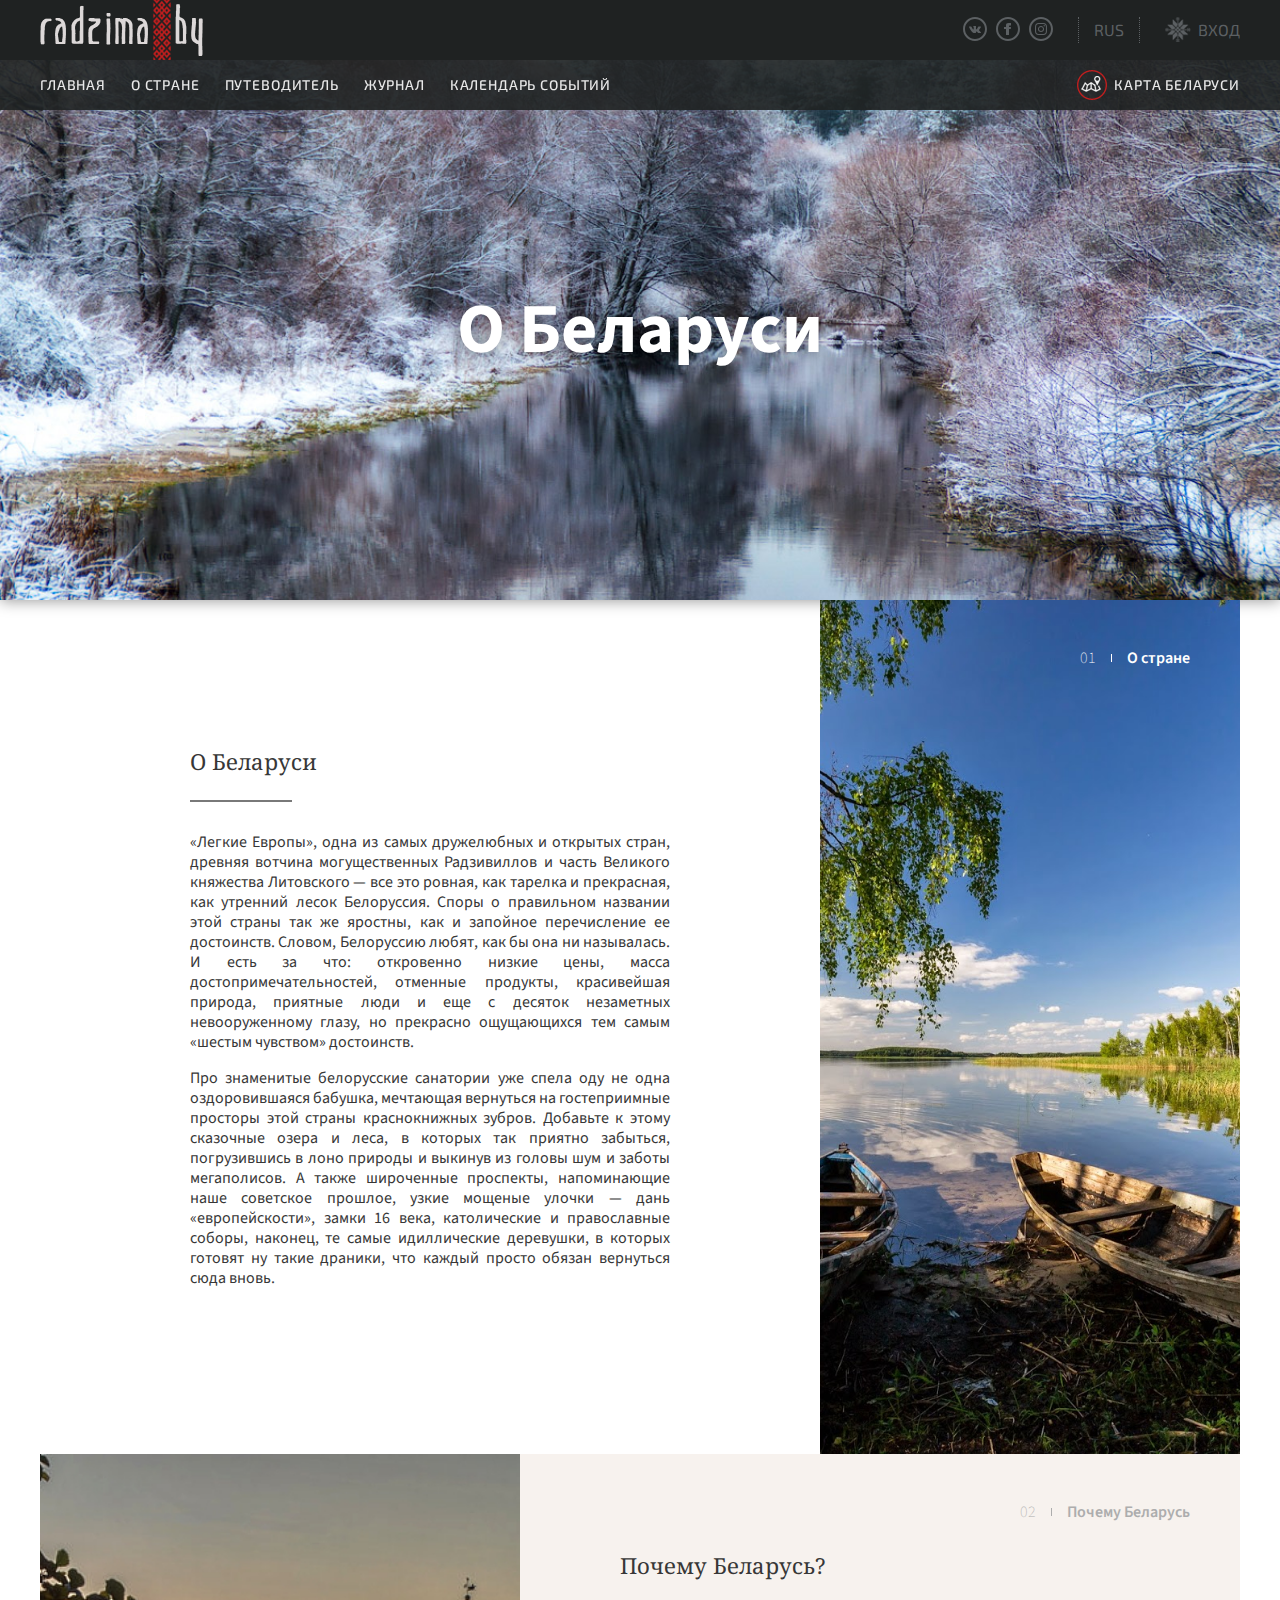
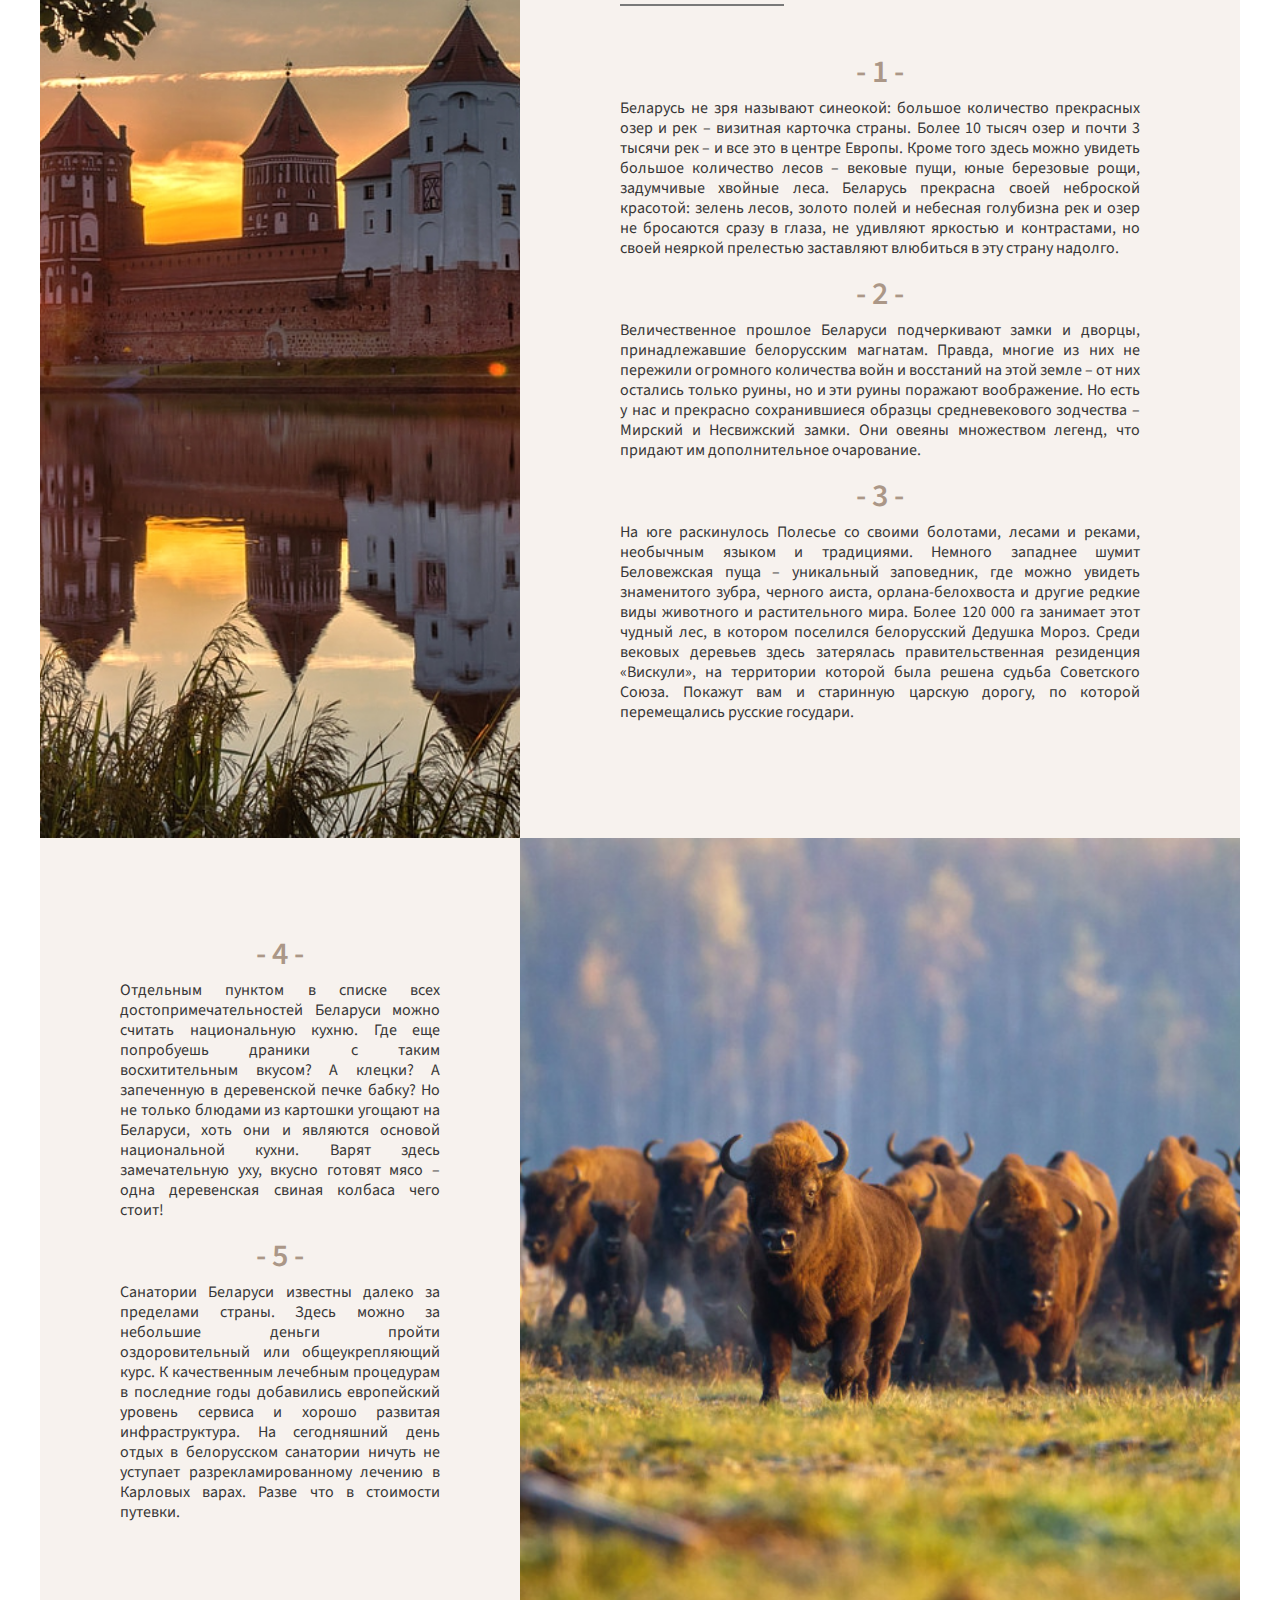
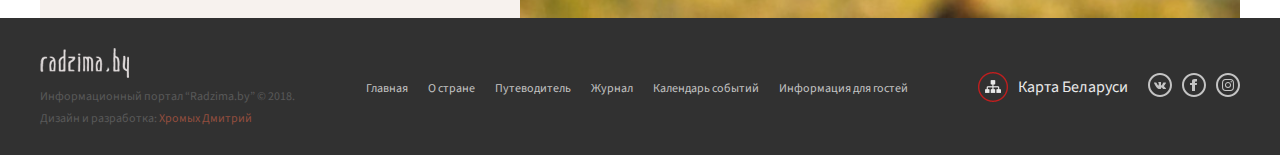
==== commit cc674c7a: "Update about.html" ====
--- a/about.html
+++ b/about.html
@@ -1,5 +1,5 @@
 <!DOCTYPE html>
-<html>
+<html lang="ru">
 
 <head>
   <meta charset="utf-8">
@@ -63,8 +63,8 @@
               </ul>
             </nav>
             <div class="header-bottom-right">
-              <a href="#" title="Карта сайта" class="header-bottom-map">
-                <img src="images/ico/map.png" alt="Карта сайта">
+              <a href="https://bestmaps.ru/map/yandex/hybrid/7/54.029/29.428" title="Карта Беларуси" class="header-bottom-map">
+                <img src="images/ico/map.png" alt="Карта Беларуси">
                 <span>Карта Беларуси</span>
               </a>
             </div>
@@ -172,9 +172,9 @@
           </ul>
         </div>
         <div class="footer-right">
-          <a href="#" title="Карта сайта" class="footer-sitemap">
-            <div class="sitemap-icon" title="Карта сайта"></div>
-            <span>Карта сайта</span>
+          <a href="https://bestmaps.ru/map/yandex/hybrid/7/54.029/29.428" title="Карта сайта" class="footer-sitemap">
+            <div class="sitemap-icon" title="Карта Беларуси"></div>
+            <span>Карта Беларуси</span>
           </a>
           <div class="footer-social-box">
             <a href="index.html" title="Страница Вконтакте" class="footer-social-icons"><svg xmlns="http://www.w3.org/2000/svg" width="24" height="24" viewbox="0 0 24 24"><path d="M12 2c5.514 0 10 4.486 10 10s-4.486 10-10 10-10-4.486-10-10 4.486-10 10-10zm0-2c-6.627 0-12 5.373-12 12s5.373 12 12 12 12-5.373 12-12-5.373-12-12-12zm.581 15.997c.304 0 .429-.204.425-.458-.016-.958.356-1.474 1.03-.802.744.744.896 1.26 1.801 1.26h1.601c.403 0 .562-.13.562-.334 0-.432-.711-1.194-1.312-1.752-.844-.783-.882-.802-.156-1.744.9-1.169 2.079-2.667 1.037-2.667h-1.991c-.387 0-.414.217-.551.542-.498 1.173-1.443 2.693-1.803 2.461-.377-.243-.204-1.203-.175-2.63.008-.377.006-.636-.571-.77-.314-.073-.621-.103-.903-.103-1.137 0-1.922.477-1.477.56.785.146.711 1.846.527 2.58-.319 1.278-1.518-1.012-2.018-2.152-.12-.275-.155-.488-.586-.488h-1.627c-.247 0-.394.08-.394.258 0 .301 1.479 3.36 2.892 4.885 1.379 1.487 2.742 1.354 3.689 1.354z"/></svg></a>
--- a/css/style.css
+++ b/css/style.css
@@ -176,9 +176,11 @@
   transition: width 0.5s ease-in;
 }
 
-.header-bottom nav ul li a:hover, .header-bottom nav ul li a:hover::before {
+.header-bottom nav ul li a:hover{
   color: #cc3e44;
-  width: 100%;
+}
+.header-bottom nav ul li a:hover::before {
+    width: 100%;
 }
 .header-bottom-map {
   color: #e9e9e9;
@@ -1017,7 +1019,7 @@
 }
 .slider__content h1 {
   font-weight: 900;
-  font-size: 8vw;
+  font-size: 7vw;
   line-height: 0.85;
   margin-bottom: 0.75vh;
   pointer-events: none;
@@ -1026,7 +1028,7 @@
 .slider__content a {
   position: relative;
   cursor: pointer;
-  margin-top: 2.6vh;
+  margin-top: 2.8vh;
   font-size: 2.2vh;
   letter-spacing: 0.3vh;
   font-weight: 100;
@@ -1507,15 +1509,26 @@
 
 /*==============
   REGIONS PAGE
-  =============*/
+
+     BREST
+=============*/
 
 .region-page-section-inform, .region-page-section-inform-container, .region-page-section-about-container, .region-page-section-about, .chapter-header, .chapter-link {
   display: flex;
   -js-display: flex;
 }
-.brest-page-image {
+.regions-page-image  {
   height: 60vh;
 }
+.region-page-section-map svg g {
+  visibility: hidden;
+}
+/*==============
+  REGIONS PAGE
+
+     BREST
+=============*/
+
 .red.brest-visible {
   visibility: hidden;
 }
@@ -1773,6 +1786,30 @@
   font-weight: 700;
 }
 
+/*==============
+  REGIONS PAGE
+
+     GOMEL
+=============*/
+
+
+.gomel-main-image {
+  display: flex;
+  -js-display: flex;
+  align-items: center;
+  justify-content: center;
+  width: 100%;
+  background-image: url('../images/gomel.jpg');
+  background-position: 50% 100%;
+  background-size: cover;
+  height: 100%;
+  font-size: 4.4em;
+  font-weight: 700;
+  text-align: center;
+  color: #fff;
+  text-shadow: 0 0 16px rgba(0,0,0,0.5);
+}
+
 /* =================
       Journal
 ===================*/
@@ -1809,6 +1846,7 @@
 }
 .journal-box-border {
   display: flex;
+  width: 100%;
   flex-direction: column;
   justify-content: space-between;
   overflow: hidden;
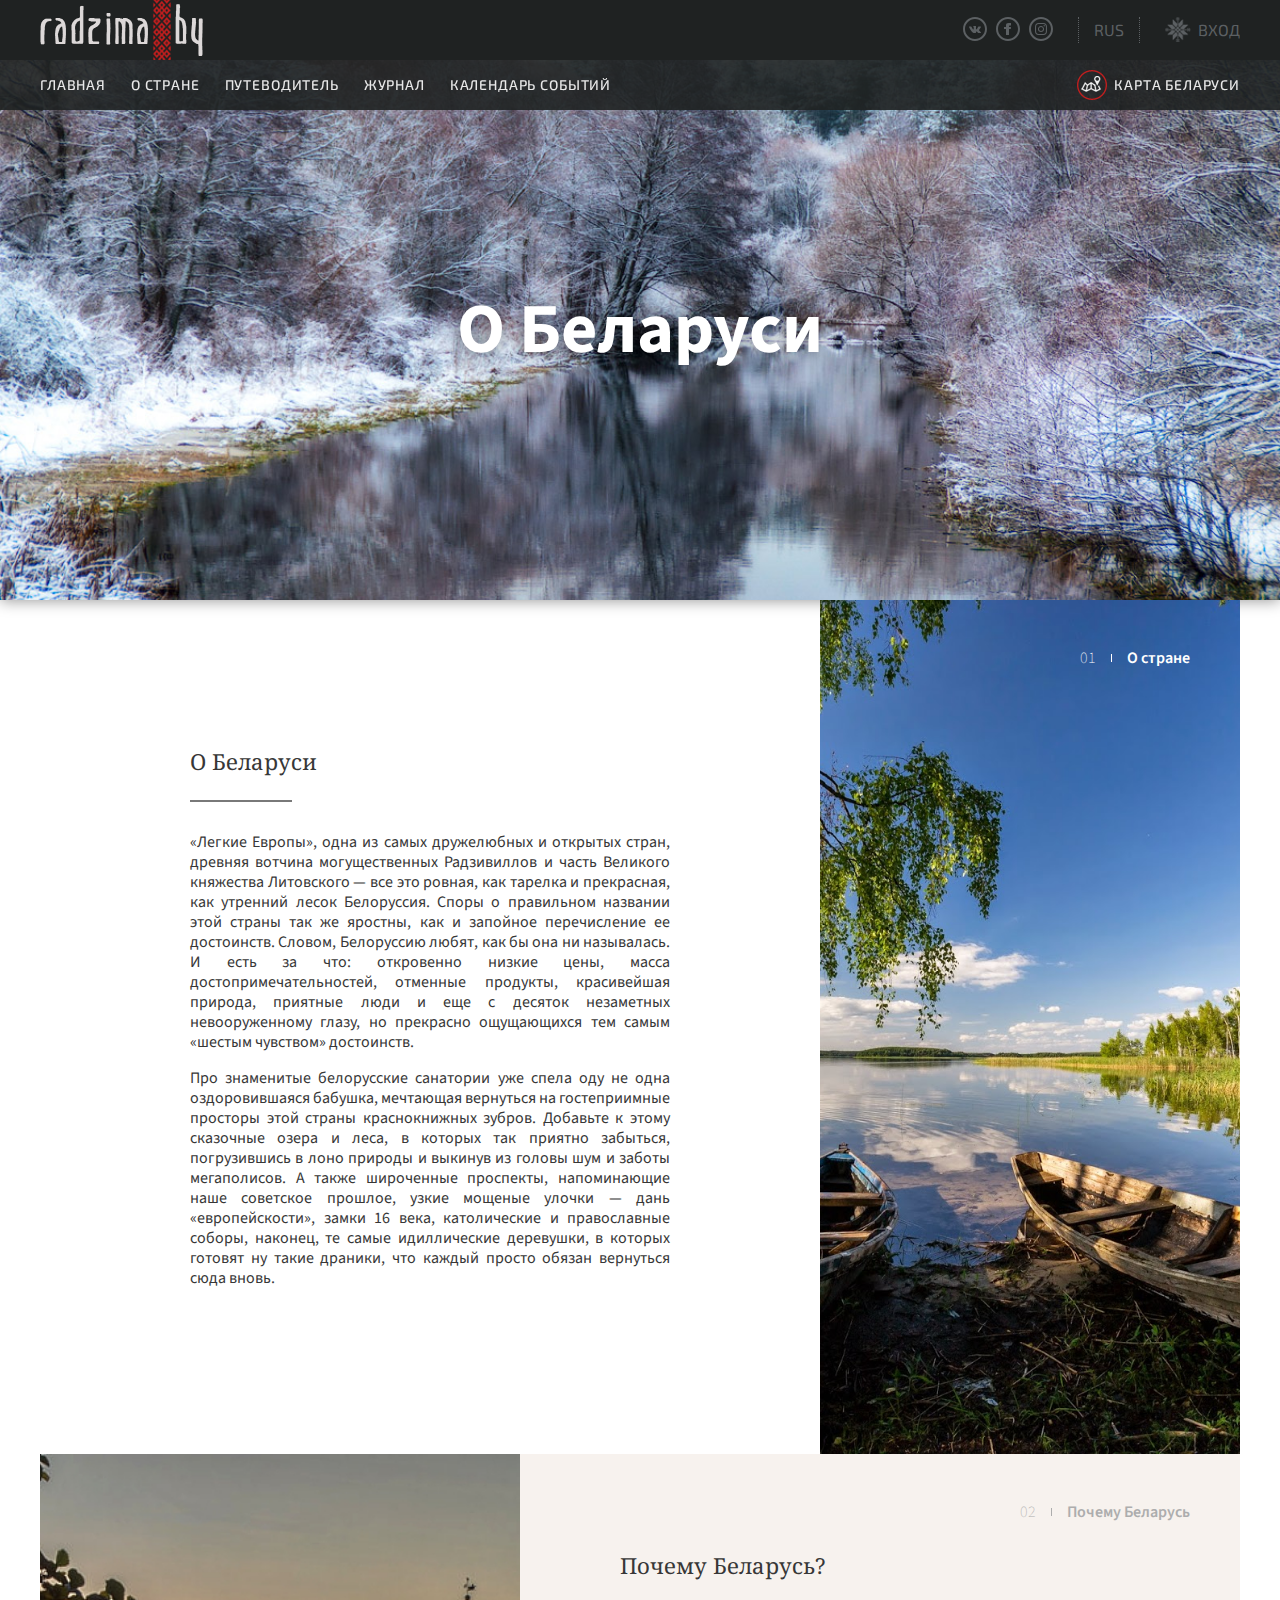
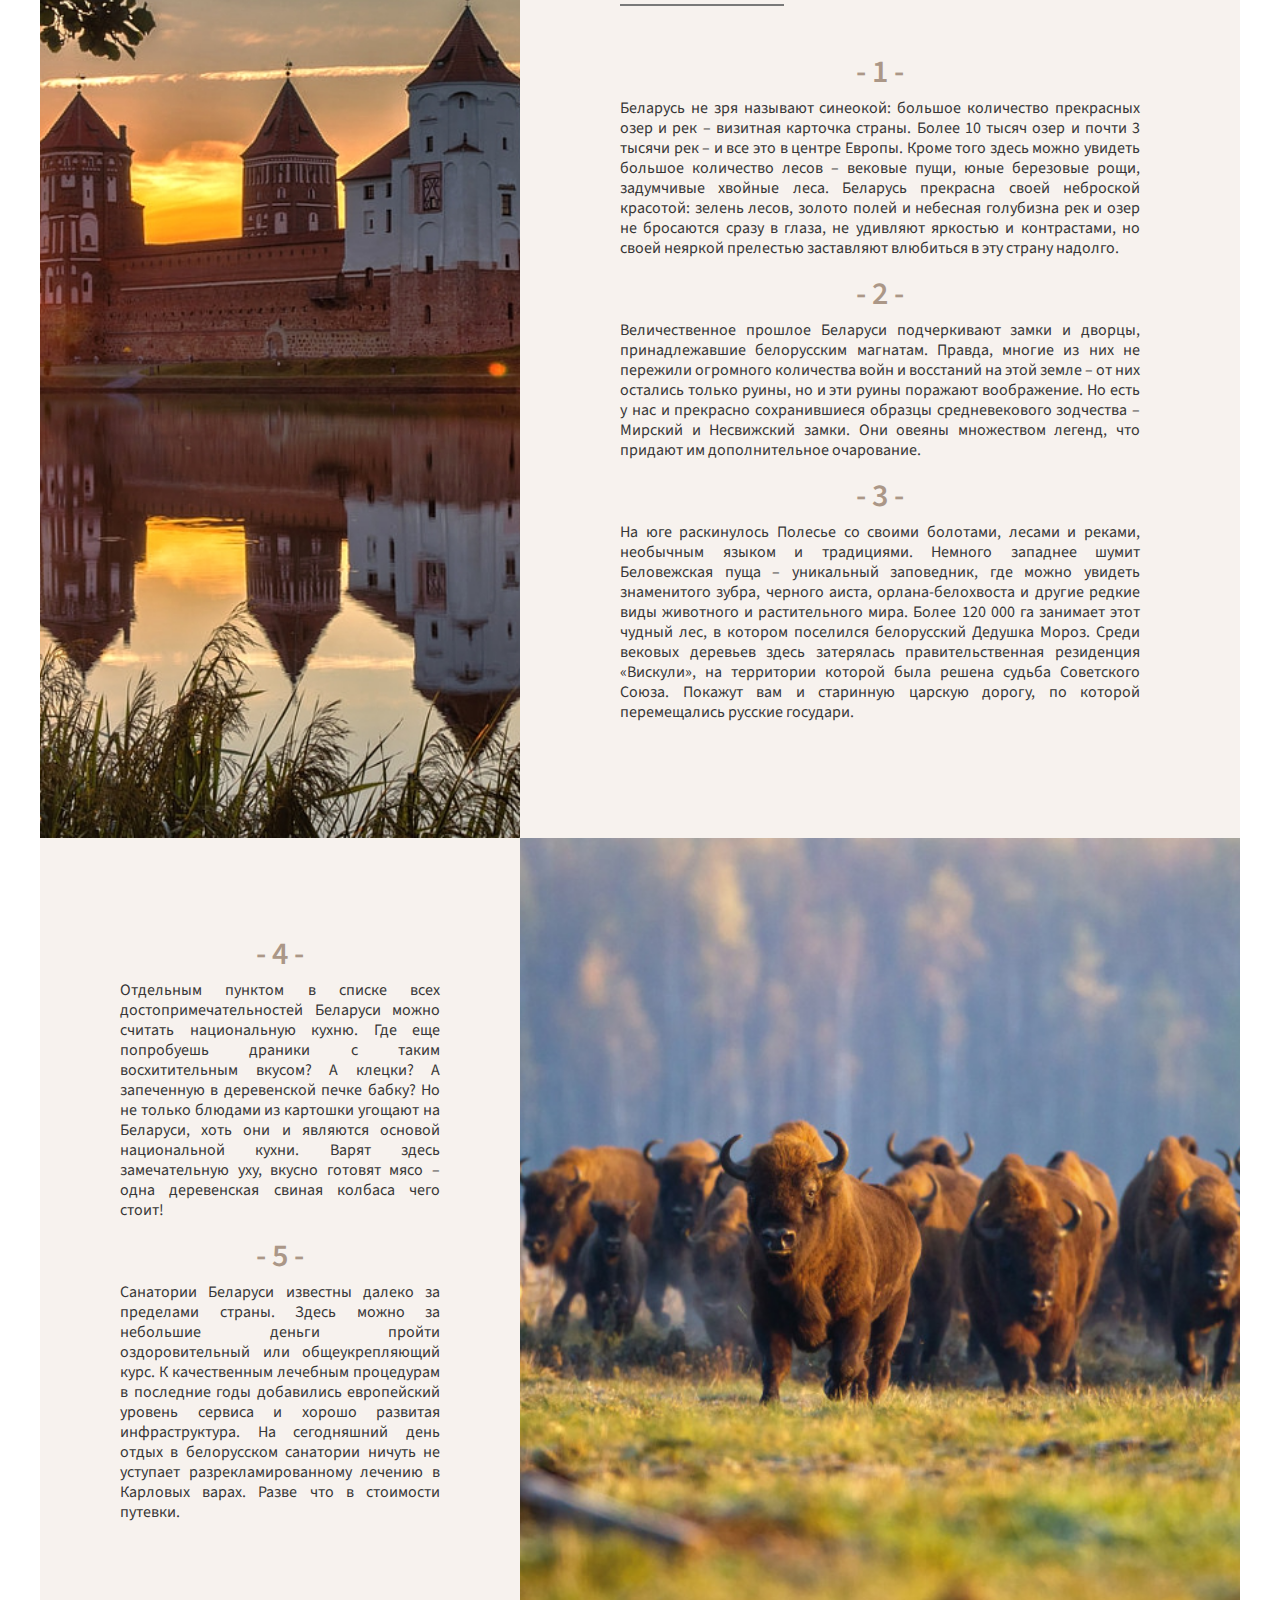
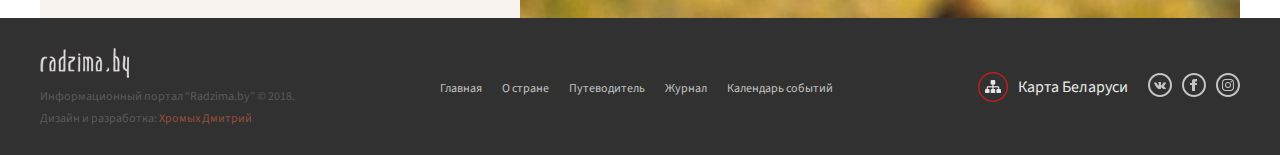
==== commit f1ac606f: "Update about.html" ====
--- a/about.html
+++ b/about.html
@@ -168,7 +168,7 @@
             <li><a href="index.html" title="На страницу &#8243;Путеводитель&#8243;">Путеводитель</a></li>
             <li><a href="index.html" title="На страницу &#8243;Журнал&#8243;">Журнал</a></li>
             <li><a href="index.html" title="На страницу &#8243;Календарь событий&#8243;">Календарь событий</a></li>
-            <li><a href="index.html" title="На страницу &#8243;Информация для гостей&#8243;">Информация для гостей</a></li>
+           <!-- <li><a href="index.html" title="На страницу &#8243;Информация для гостей&#8243;">Информация для гостей</a></li> -->
           </ul>
         </div>
         <div class="footer-right">
